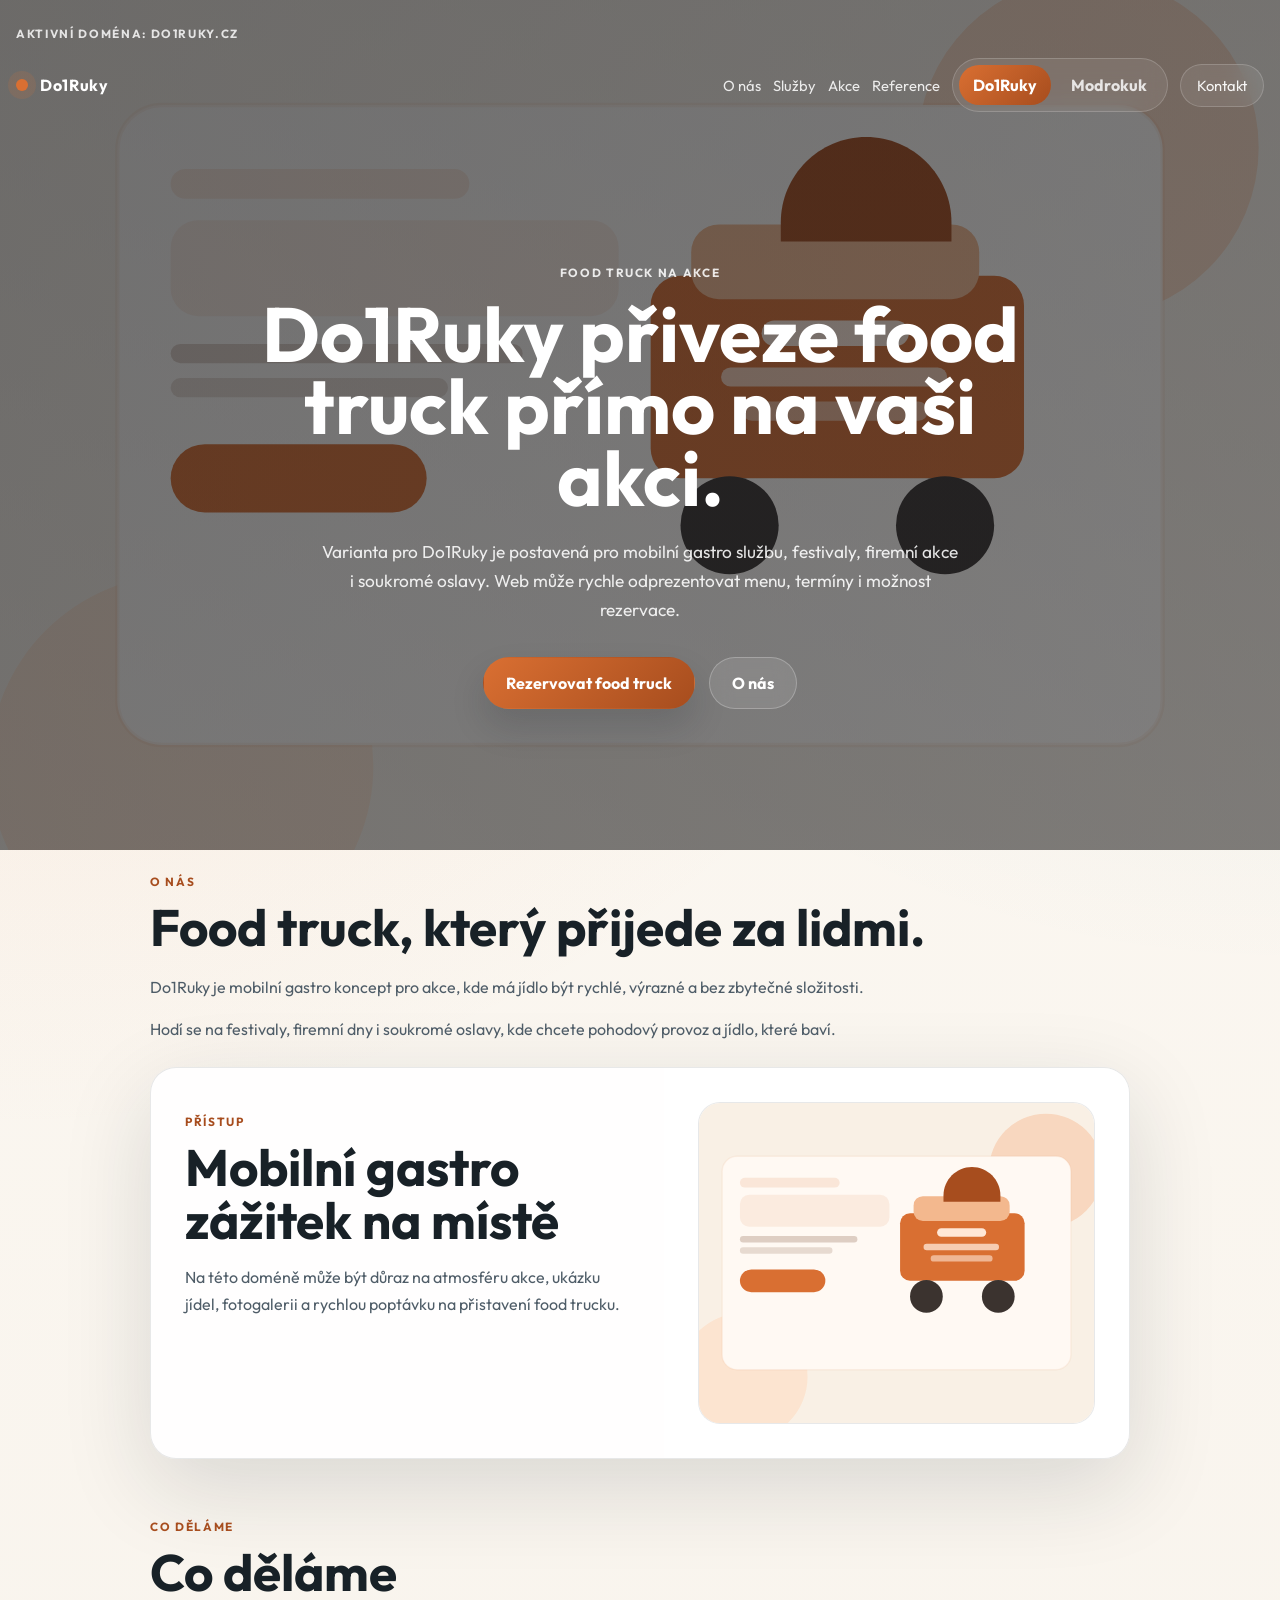
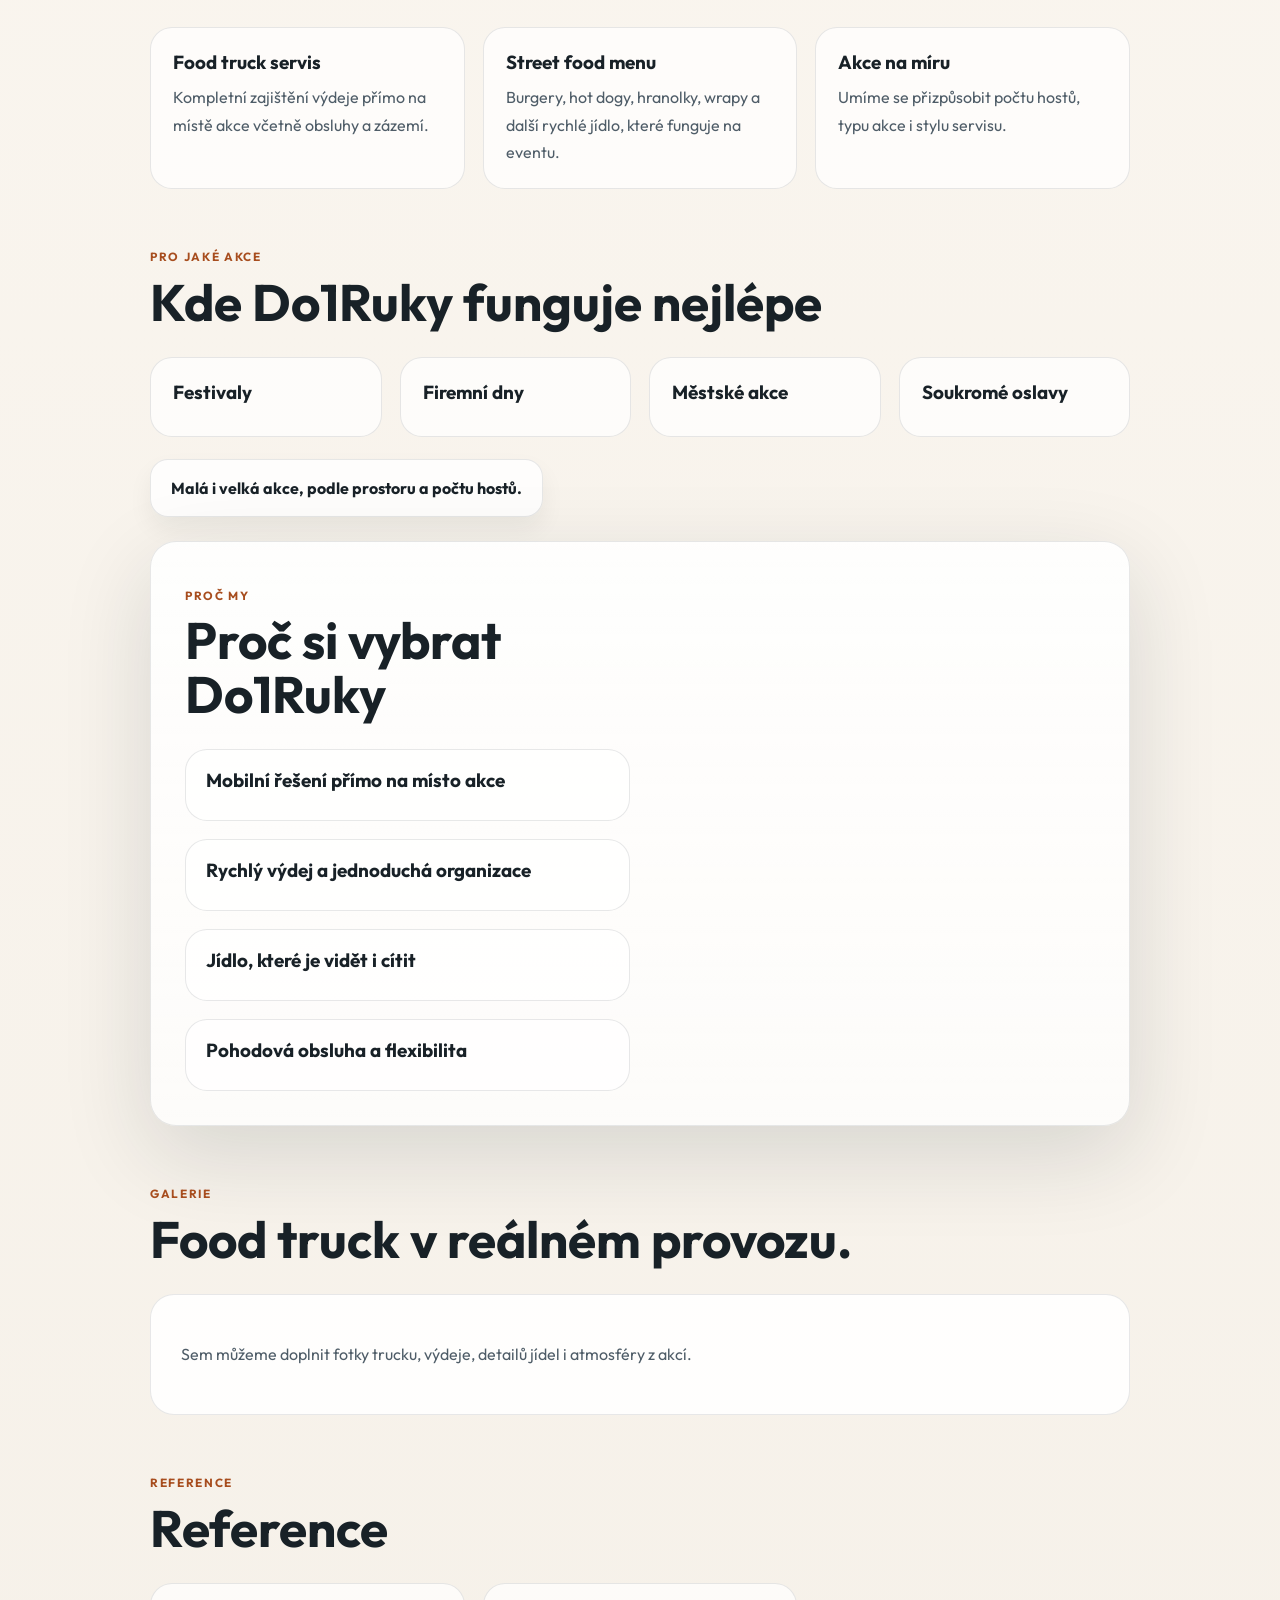
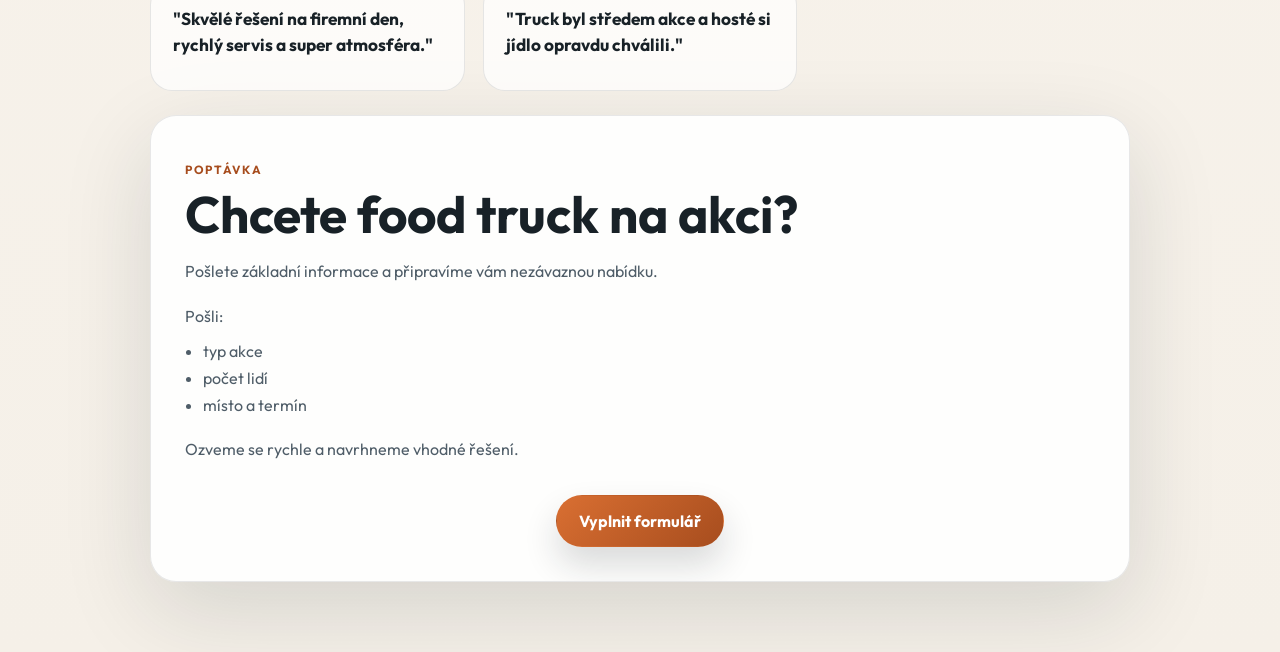
==== index.html @ 8f2a7f51 "first version" ====
<!DOCTYPE html>
<html lang="cs">
<head>
  <meta charset="UTF-8">
  <meta name="viewport" content="width=device-width, initial-scale=1.0">
  <title>Do1Ruky | Modrokuk</title>
  <meta
    name="description"
    content="Jedna webová prezentace pro catering Modrokuk a food truck Do1Ruky, která automaticky přepíná obsah podle domény."
  >
  <link rel="preconnect" href="https://fonts.googleapis.com">
  <link rel="preconnect" href="https://fonts.gstatic.com" crossorigin>
  <link
    href="https://fonts.googleapis.com/css2?family=Outfit:wght@300;400;500;600;700;800&display=swap"
    rel="stylesheet"
  >
  <link rel="stylesheet" href="styles.css">
</head>
<body class="page page--home">
  <header class="hero hero--immersive">
    <img class="hero__image hero__image--bg" id="hero-image" src="assets/do1ruky-hero.svg" alt="Grafika značky">
    <div class="hero__overlay"></div>

    <div class="page-shell page-shell--wide">
      <div class="hero__badge" id="domain-badge">Aktivní doména</div>

      <nav class="topbar topbar--overlay">
        <div class="brand-lockup">
          <span class="brand-lockup__dot"></span>
          <img class="brand-lockup__logo" id="brand-logo" src="" alt="">
          <span class="brand-lockup__name" id="brand-name">Načítání</span>
        </div>

        <div class="topbar__actions">
          <a class="topbar__navlink" href="#onas">O nás</a>
          <a class="topbar__navlink" href="#sluzby">Služby</a>
          <a class="topbar__navlink" href="#akce">Akce</a>
          <a class="topbar__navlink" href="#reference">Reference</a>
          <div class="brand-switch" aria-label="Výběr značky">
            <button class="brand-switch__button" id="switch-do1ruky" type="button">Do1Ruky</button>
            <button class="brand-switch__button" id="switch-modrokuk" type="button">Modrokuk</button>
          </div>
          <a class="topbar__link" data-brand-link="contact" href="kontakt.html">Kontakt</a>
        </div>
      </nav>

      <div class="hero__stage">
        <div class="hero__copy hero__copy--centered">
          <p class="eyebrow" id="eyebrow">Web na míru</p>
          <h1 id="headline">Jeden gastro základ pro dvě odlišné služby.</h1>
          <p class="hero__text" id="hero-text">
            Tento základ automaticky přepíná obsah podle domény a umožní spravovat cateringovou službu i food truck z jednoho webového řešení.
          </p>

          <div class="hero__actions hero__actions--centered">
            <a class="button button--primary" id="primary-cta" href="#poptavka">Zjistit více</a>
            <a class="button button--ghost" href="#onas">O nás</a>
          </div>
        </div>
      </div>
    </div>
  </header>

  <main class="content-flow">
    <div class="page-shell page-shell--narrow">
      <section class="section section--intro" id="onas">
        <p class="section__label">O nás</p>
        <h2 class="section__title" id="about-title">Nejsme klasický catering.</h2>
        <div class="section__copy" id="about-text"></div>
      </section>

      <section class="feature-panel">
        <div class="feature-panel__text">
          <p class="section__label">Přístup</p>
          <h2 class="section__title" id="card-title">Automatické rozpoznání domény</h2>
          <p class="feature-panel__copy" id="card-text">
            Po otevření `do1ruky.cz` nebo `modrokuk.cz` se návštěvníkovi zobrazí správná verze webu bez potřeby spravovat dva oddělené projekty.
          </p>
        </div>
        <div class="feature-panel__visual">
          <div class="feature-panel__visual-frame">
            <img class="feature-panel__preview" id="feature-preview" src="assets/modrokuk-hero.svg" alt="Náhled služby">
          </div>
        </div>
      </section>

      <section class="section" id="sluzby">
        <p class="section__label">Co děláme</p>
        <h2 class="section__title" id="services-title">Služby</h2>
        <div class="cards" id="services-list"></div>
      </section>

      <section class="section" id="akce">
        <p class="section__label">Pro jaké akce</p>
        <h2 class="section__title" id="events-title">Akce</h2>
        <div class="cards cards--compact" id="events-list"></div>
        <p class="section__footnote" id="events-note"></p>
      </section>

      <section class="feature-panel feature-panel--soft" id="procmy">
        <div class="feature-panel__text">
          <p class="section__label">Proč my</p>
          <h2 class="section__title" id="reasons-title">Proč zvolit právě nás</h2>
          <div class="cards cards--stacked" id="reasons-list"></div>
        </div>
      </section>

      <section class="section" id="galerie">
        <p class="section__label">Galerie</p>
        <h2 class="section__title" id="gallery-title">Podívejte se, jak to vypadá v akci.</h2>
        <div class="gallery-panel">
          <p class="gallery-panel__text" id="gallery-text"></p>
        </div>
      </section>

      <section class="section" id="reference">
        <p class="section__label">Reference</p>
        <h2 class="section__title" id="references-title">Co o nás říkají</h2>
        <div class="cards cards--quotes" id="references-list"></div>
      </section>

      <section class="feature-panel feature-panel--cta" id="poptavka">
        <div class="feature-panel__text">
          <p class="section__label">Poptávka</p>
          <h2 class="section__title" id="inquiry-title">Chcete nabídku?</h2>
          <p class="feature-panel__copy" id="inquiry-text"></p>
          <div class="inquiry-panel__items" id="inquiry-items"></div>
          <p class="inquiry-panel__note" id="inquiry-note"></p>
          <div class="hero__actions">
            <a class="button button--primary" data-brand-link="contact" href="kontakt.html">Vyplnit formulář</a>
          </div>
        </div>
      </section>

    </div>
  </main>

  <script src="script.js"></script>
</body>
</html>
---- styles.css ----
:root {
  --bg: #f5f0e8;
  --surface: rgba(255, 255, 255, 0.78);
  --surface-strong: rgba(255, 255, 255, 0.9);
  --text: #182127;
  --muted: #4f5d68;
  --accent: #d96f32;
  --accent-dark: #a74d1e;
  --line: rgba(24, 33, 39, 0.1);
  --shadow: 0 28px 90px rgba(24, 33, 39, 0.14);
}

* {
  box-sizing: border-box;
}

html {
  scroll-behavior: smooth;
}

body {
  margin: 0;
  min-height: 100vh;
  font-family: "Outfit", sans-serif;
  color: var(--text);
  background:
    radial-gradient(circle at top left, rgba(217, 111, 50, 0.14), transparent 28%),
    radial-gradient(circle at top right, rgba(14, 111, 138, 0.1), transparent 24%),
    linear-gradient(180deg, #fcf8f2 0%, var(--bg) 100%);
}

a {
  color: inherit;
  text-decoration: none;
}

.page-shell {
  width: min(100% - 32px, 1380px);
  margin: 0 auto;
}

.page-shell--wide {
  position: relative;
  z-index: 2;
}

.page-shell--narrow {
  width: min(100% - 32px, 980px);
}

.hero {
  position: relative;
  min-height: 82vh;
  display: flex;
  align-items: stretch;
  overflow: hidden;
}

.hero--contact {
  min-height: 68vh;
}

.hero__image--bg {
  position: absolute;
  inset: 0;
  width: 100%;
  height: 100%;
  object-fit: cover;
}

.hero__overlay {
  position: absolute;
  inset: 0;
  background:
    linear-gradient(180deg, rgba(17, 20, 24, 0.52), rgba(17, 20, 24, 0.48)),
    linear-gradient(90deg, rgba(17, 20, 24, 0.18), rgba(17, 20, 24, 0.1));
}

.hero__badge,
.eyebrow,
.section__label,
.contact-cta-box__eyebrow {
  text-transform: uppercase;
  letter-spacing: 0.14em;
  font-size: 0.74rem;
  font-weight: 700;
}

.hero__badge {
  position: absolute;
  top: 26px;
  left: 0;
  color: rgba(255, 255, 255, 0.82);
}

.topbar,
.brand-lockup,
.topbar__actions,
.hero__actions,
.brand-switch,
.contact-summary__item {
  display: flex;
  align-items: center;
}

.topbar--overlay {
  position: relative;
  z-index: 2;
  justify-content: space-between;
  gap: 24px;
  padding-top: 58px;
  color: #fff;
}

.brand-lockup {
  gap: 12px;
  font-weight: 700;
  letter-spacing: 0.04em;
}

.brand-lockup__dot {
  width: 12px;
  height: 12px;
  border-radius: 999px;
  background: var(--accent);
  box-shadow: 0 0 0 8px rgba(217, 111, 50, 0.14);
}

.brand-lockup__logo {
  display: none;
  width: 52px;
  height: 52px;
  object-fit: contain;
  border-radius: 999px;
  background: rgba(255, 255, 255, 0.72);
  padding: 6px;
}

.brand-lockup.has-logo .brand-lockup__logo {
  display: block;
}

.brand-lockup.has-logo .brand-lockup__dot {
  display: none;
}

.topbar__actions {
  gap: 12px;
  flex-wrap: wrap;
  justify-content: flex-end;
}

.topbar__navlink,
.topbar__link {
  color: rgba(255, 255, 255, 0.94);
  font-size: 0.92rem;
}

.topbar__navlink {
  opacity: 0.92;
}

.topbar__link,
.brand-switch {
  border: 1px solid rgba(255, 255, 255, 0.18);
  background: rgba(255, 255, 255, 0.08);
  backdrop-filter: blur(10px);
  border-radius: 999px;
}

.topbar__link {
  padding: 11px 16px;
}

.brand-switch {
  gap: 6px;
  padding: 6px;
}

.brand-switch__button {
  appearance: none;
  border: 0;
  min-height: 40px;
  padding: 0 14px;
  border-radius: 999px;
  background: transparent;
  color: rgba(255, 255, 255, 0.82);
  font: inherit;
  font-weight: 700;
  cursor: pointer;
  transition: background 180ms ease, color 180ms ease, transform 180ms ease;
}

.brand-switch__button:hover {
  transform: translateY(-1px);
}

.brand-switch__button.is-active {
  color: #fff;
  background: linear-gradient(135deg, var(--accent) 0%, var(--accent-dark) 100%);
}

.hero__stage {
  min-height: 82vh;
  display: grid;
  place-items: center;
  text-align: center;
}

.hero__stage--contact {
  min-height: 60vh;
}

.hero__copy {
  position: relative;
  z-index: 2;
}

.hero__copy--centered {
  width: min(100%, 820px);
  margin: 0 auto;
  color: #fff;
}

.eyebrow,
.section__label,
.contact-cta-box__eyebrow {
  color: var(--accent-dark);
}

.hero .eyebrow {
  color: rgba(255, 255, 255, 0.86);
}

.hero__copy h1,
.section__title,
.info-card h3,
.contact-hero__title {
  margin: 0;
}

.hero__copy h1,
.contact-hero__title {
  margin-top: 18px;
  font-size: clamp(3rem, 6vw, 5.6rem);
  line-height: 0.94;
}

.hero__text,
.section__copy p,
.feature-panel__copy,
.info-card p,
.gallery-panel__text,
.inquiry-panel__note,
.inquiry-panel__items,
.contact-summary__item p,
.contact-cta-box__text {
  line-height: 1.7;
  color: var(--muted);
}

.hero__text {
  margin: 22px auto 0;
  max-width: 58ch;
  font-size: 1.08rem;
  color: rgba(255, 255, 255, 0.88);
}

.hero__actions {
  gap: 14px;
  justify-content: center;
  flex-wrap: wrap;
  margin-top: 32px;
}

.button {
  display: inline-flex;
  align-items: center;
  justify-content: center;
  min-height: 52px;
  padding: 0 22px;
  border-radius: 999px;
  border: 1px solid transparent;
  font-weight: 700;
  transition: transform 180ms ease, background 180ms ease, border-color 180ms ease;
}

.button:hover {
  transform: translateY(-1px);
}

.button--primary {
  color: #fff;
  background: linear-gradient(135deg, var(--accent) 0%, var(--accent-dark) 100%);
  box-shadow: 0 18px 34px rgba(24, 33, 39, 0.16);
}

.button--ghost {
  color: #fff;
  border-color: rgba(255, 255, 255, 0.24);
  background: rgba(255, 255, 255, 0.1);
  backdrop-filter: blur(10px);
}

.content-flow {
  position: relative;
  z-index: 3;
  margin-top: 24px;
  padding-bottom: 70px;
}

.section,
.feature-panel {
  margin-top: 24px;
}

.section {
  padding: 24px 0 0;
}

.section--intro {
  margin-top: 0;
  padding-top: 0;
}

.section__title {
  margin-top: 10px;
  font-size: clamp(2rem, 4vw, 3.4rem);
  line-height: 1.04;
}

.section__copy {
  margin-top: 20px;
}

.section__copy p {
  margin: 0 0 15px;
}

.section__footnote {
  margin: 22px 0 0;
  width: fit-content;
  max-width: 100%;
  padding: 18px 20px;
  color: var(--text);
  font-weight: 700;
  text-decoration: none;
  border: 1px solid var(--line);
  border-radius: 18px;
  background: rgba(255, 255, 255, 0.82);
  box-shadow: 0 12px 24px rgba(24, 33, 39, 0.06);
}

.feature-panel {
  display: grid;
  grid-template-columns: 1.05fr 0.95fr;
  gap: 0;
  overflow: hidden;
  border: 1px solid var(--line);
  border-radius: 26px;
  background: var(--surface-strong);
  box-shadow: var(--shadow);
}

.feature-panel--soft {
  background: linear-gradient(180deg, rgba(255, 255, 255, 0.88), rgba(255, 255, 255, 0.74));
}

.feature-panel--cta {
  grid-template-columns: 1fr;
}

.feature-panel__text,
.feature-panel__visual {
  padding: 34px;
}

.feature-panel__visual {
  display: flex;
  align-items: stretch;
  justify-content: center;
  background: rgba(255, 255, 255, 0.42);
}

.feature-panel__visual-frame,
.contact-cta-box {
  width: 100%;
  border: 1px solid var(--line);
  border-radius: 22px;
  background: rgba(255, 255, 255, 0.78);
  overflow: hidden;
}

.feature-panel__preview {
  display: block;
  width: 100%;
  height: 100%;
  min-height: 320px;
  object-fit: cover;
}

.cards {
  display: grid;
  grid-template-columns: repeat(3, minmax(0, 1fr));
  gap: 18px;
  margin-top: 28px;
}

.cards--compact {
  grid-template-columns: repeat(4, minmax(0, 1fr));
}

.cards--stacked {
  grid-template-columns: 1fr;
}

.cards--stacked .info-card {
  min-height: auto;
  padding: 18px 20px;
}

.cards--quotes .info-card h3 {
  font-size: 1.08rem;
  line-height: 1.5;
}

.info-card {
  min-height: 100%;
  padding: 22px;
  border: 1px solid var(--line);
  border-radius: 22px;
  background: rgba(255, 255, 255, 0.72);
}

.info-card h3 {
  font-size: 1.18rem;
}

.info-card p {
  margin: 10px 0 0;
}

.gallery-panel {
  margin-top: 28px;
  padding: 30px;
  border: 1px solid var(--line);
  border-radius: 24px;
  background: var(--surface-strong);
}

.claim-list {
  display: flex;
  flex-wrap: wrap;
  gap: 12px;
  margin-top: 28px;
}

.claim-list--column {
  margin-top: 0;
  align-content: flex-start;
}

.inquiry-panel__items {
  margin-top: 18px;
}

.inquiry-panel__items p {
  margin: 0 0 8px;
}

.inquiry-panel__items ul {
  margin: 0;
  padding-left: 18px;
}

.contact-summary {
  display: grid;
  gap: 14px;
  margin-top: 26px;
}

.contact-summary__item {
  gap: 18px;
  justify-content: space-between;
  padding-bottom: 14px;
  border-bottom: 1px solid var(--line);
  align-items: flex-start;
}

.contact-summary__label {
  min-width: 120px;
  font-size: 0.86rem;
  text-transform: uppercase;
  letter-spacing: 0.12em;
  color: var(--accent-dark);
  font-weight: 700;
}

.contact-summary__item p,
.contact-panel__brand {
  margin: 0;
  text-align: right;
}

.contact-cta-box {
  padding: 28px;
  display: flex;
  flex-direction: column;
  gap: 14px;
  justify-content: center;
}

.contact-cta-box__text {
  margin: 0;
}

.inquiry-form {
  display: grid;
  grid-template-columns: repeat(2, minmax(0, 1fr));
  gap: 18px;
  margin-top: 28px;
  padding: 30px;
  border: 1px solid var(--line);
  border-radius: 26px;
  background: var(--surface-strong);
  box-shadow: var(--shadow);
}

.inquiry-form--full {
  grid-template-columns: repeat(2, minmax(0, 1fr));
}

.form-field {
  display: flex;
  flex-direction: column;
  gap: 8px;
}

.form-field span {
  font-weight: 700;
}

.form-field input,
.form-field textarea {
  width: 100%;
  padding: 14px 16px;
  border: 1px solid var(--line);
  border-radius: 18px;
  background: rgba(255, 255, 255, 0.92);
  color: var(--text);
  font: inherit;
}

.form-field textarea {
  resize: vertical;
  min-height: 150px;
}

.form-field--full {
  grid-column: 1 / -1;
}

@media (max-width: 1080px) {
  .feature-panel,
  .cards,
  .cards--compact {
    grid-template-columns: 1fr 1fr;
  }

  .feature-panel--cta {
    grid-template-columns: 1fr;
  }
}

@media (max-width: 860px) {
  .hero__image--bg {
    width: 100%;
    height: 100%;
    top: 0;
    left: 0;
    border-radius: 0;
  }

  .topbar--overlay,
  .topbar__actions {
    flex-direction: column;
    align-items: flex-start;
  }

  .hero,
  .hero__stage {
    min-height: 72vh;
  }

  .hero--contact,
  .hero__stage--contact {
    min-height: 56vh;
  }

  .content-flow {
    margin-top: 16px;
  }

  .feature-panel,
  .cards,
  .cards--compact,
  .inquiry-form,
  .inquiry-form--full {
    grid-template-columns: 1fr;
  }

  .feature-panel__text,
  .feature-panel__visual,
  .inquiry-form {
    padding: 24px;
  }
}

@media (max-width: 640px) {
  .page-shell,
  .page-shell--narrow {
    width: min(100% - 20px, 100%);
  }

  .hero__badge {
    top: 18px;
  }

  .topbar--overlay {
    padding-top: 46px;
  }

  .brand-lockup__logo {
    width: 42px;
    height: 42px;
  }

  .contact-summary__item {
    flex-direction: column;
    gap: 6px;
  }

  .contact-summary__item p,
  .contact-panel__brand {
    text-align: left;
  }

  .button,
  .topbar__link {
    width: 100%;
  }

  .brand-switch {
    width: 100%;
    justify-content: space-between;
  }

  .brand-switch__button {
    flex: 1;
  }
}
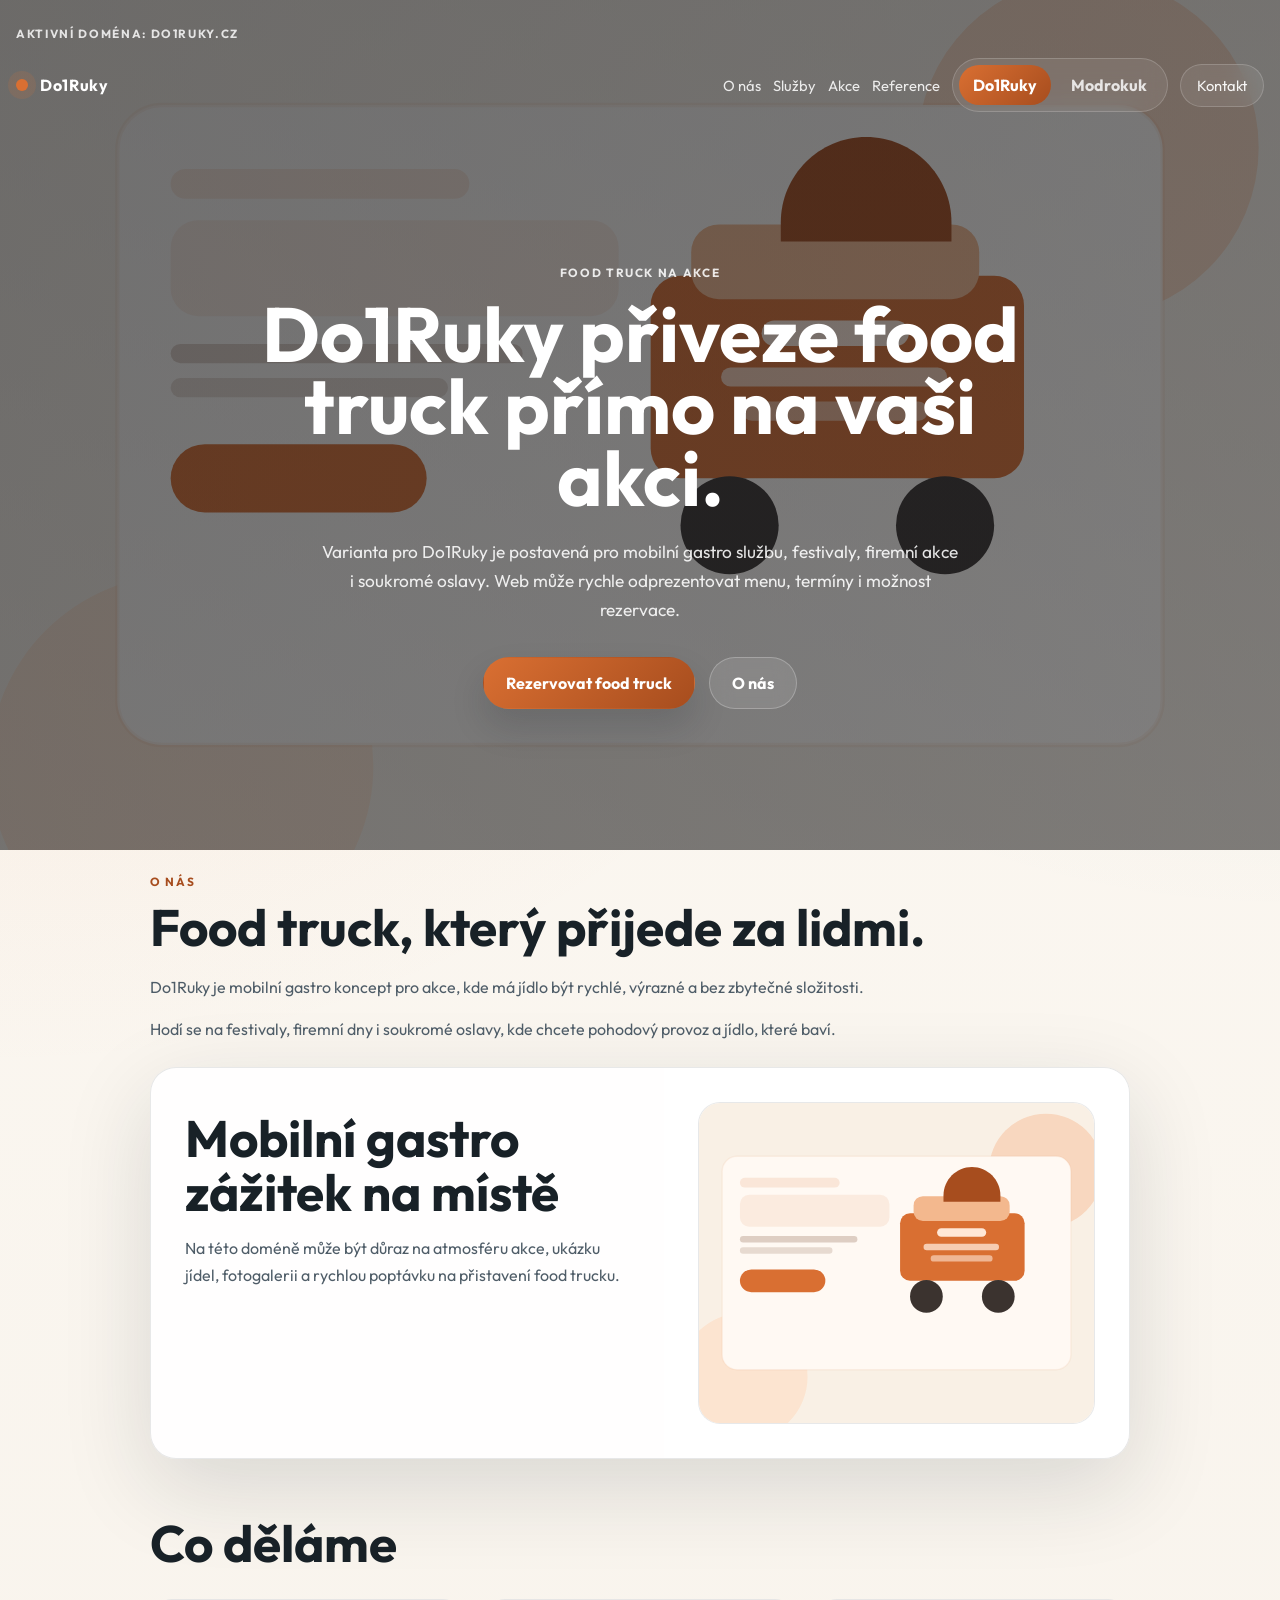
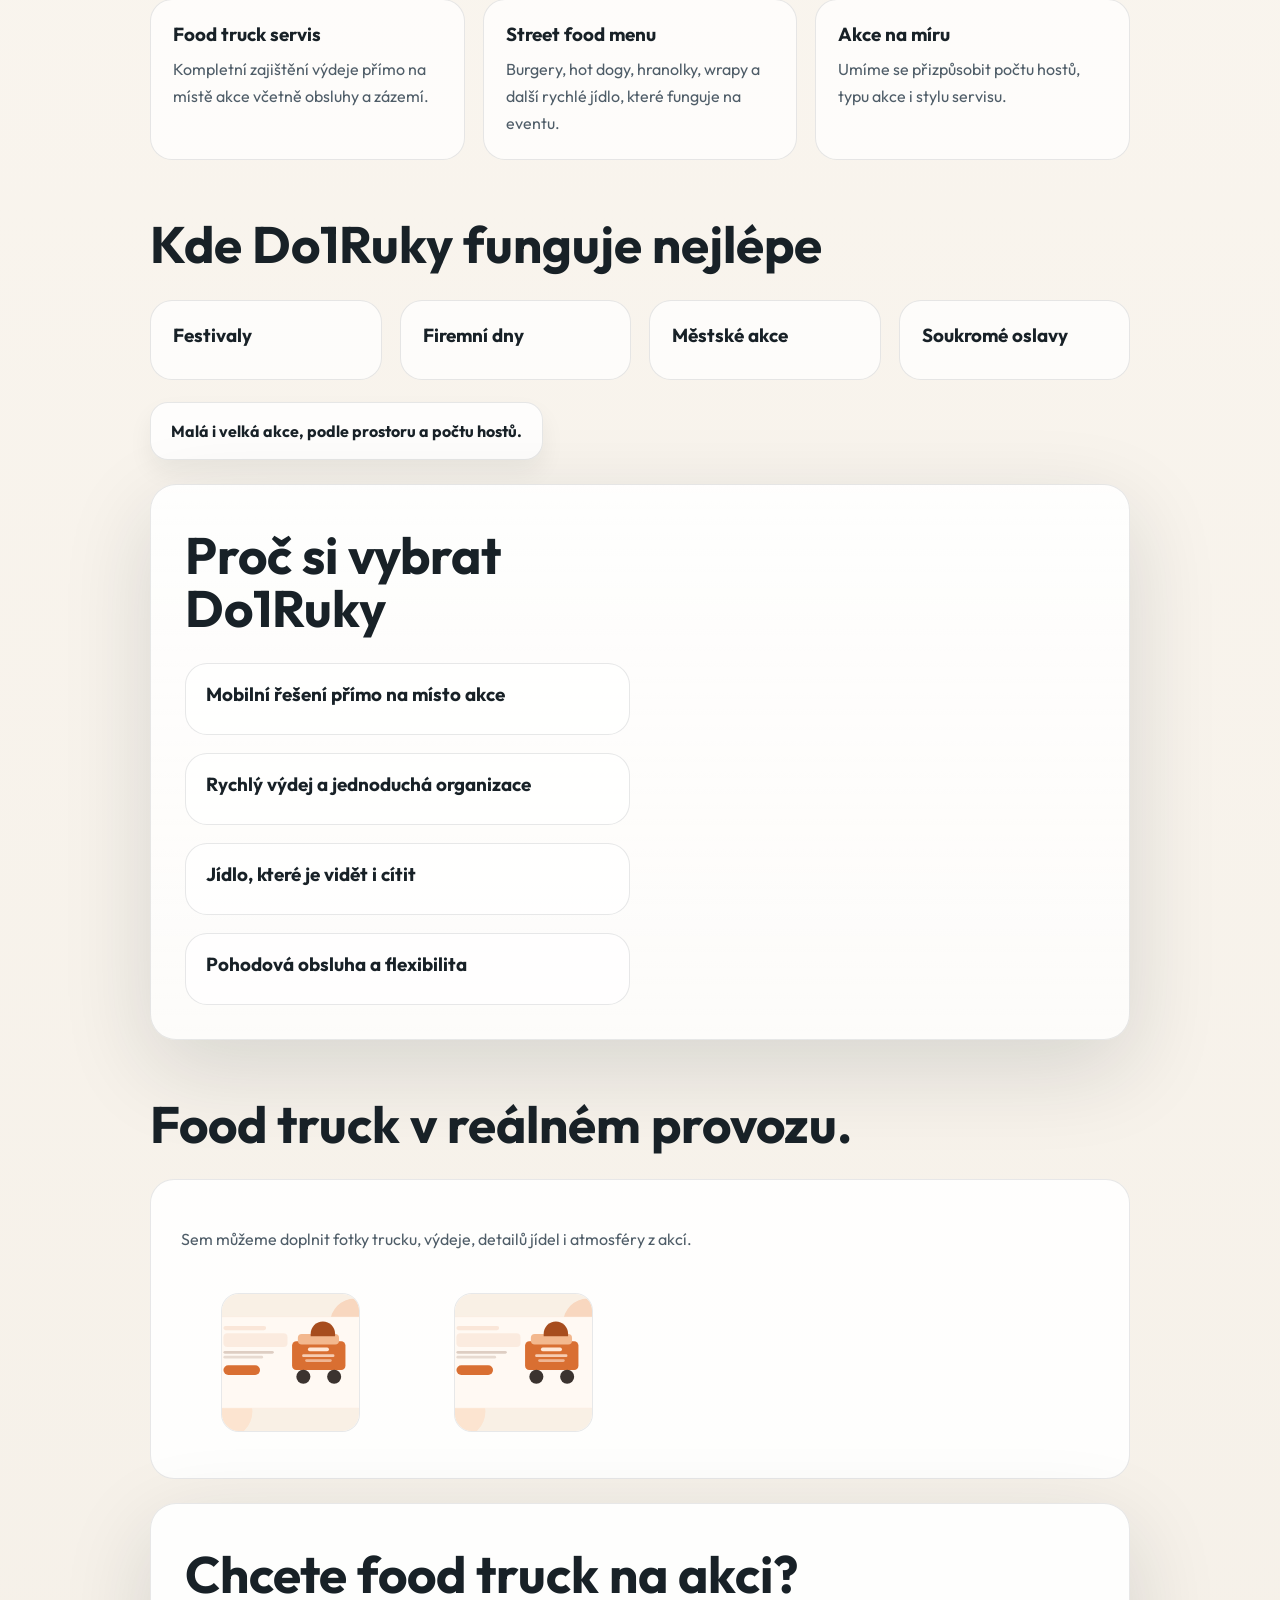
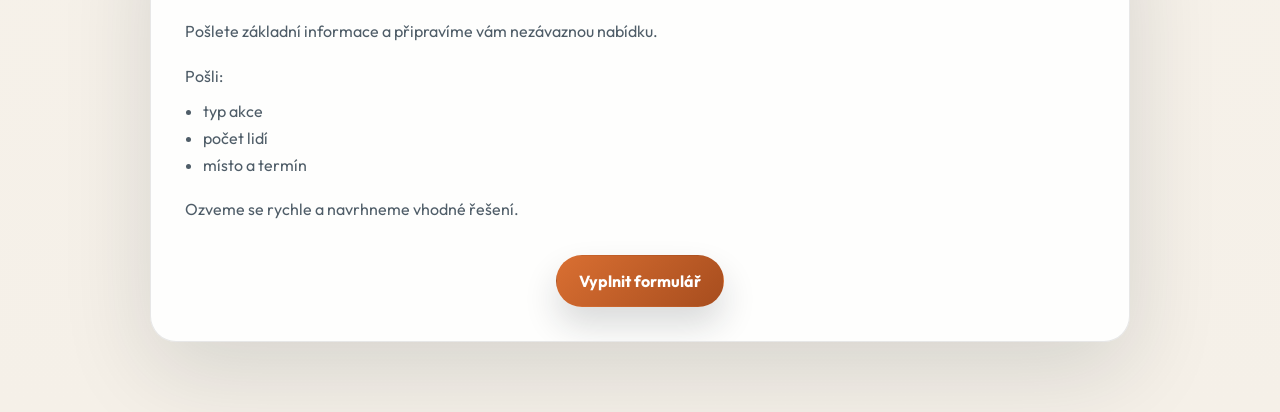
==== commit 81e77d9a: "update webu" ====
--- a/index.html
+++ b/index.html
@@ -71,7 +71,6 @@
 
       <section class="feature-panel">
         <div class="feature-panel__text">
-          <p class="section__label">Přístup</p>
           <h2 class="section__title" id="card-title">Automatické rozpoznání domény</h2>
           <p class="feature-panel__copy" id="card-text">
             Po otevření `do1ruky.cz` nebo `modrokuk.cz` se návštěvníkovi zobrazí správná verze webu bez potřeby spravovat dva oddělené projekty.
@@ -85,13 +84,11 @@
       </section>
 
       <section class="section" id="sluzby">
-        <p class="section__label">Co děláme</p>
         <h2 class="section__title" id="services-title">Služby</h2>
         <div class="cards" id="services-list"></div>
       </section>
 
       <section class="section" id="akce">
-        <p class="section__label">Pro jaké akce</p>
         <h2 class="section__title" id="events-title">Akce</h2>
         <div class="cards cards--compact" id="events-list"></div>
         <p class="section__footnote" id="events-note"></p>
@@ -99,29 +96,21 @@
 
       <section class="feature-panel feature-panel--soft" id="procmy">
         <div class="feature-panel__text">
-          <p class="section__label">Proč my</p>
           <h2 class="section__title" id="reasons-title">Proč zvolit právě nás</h2>
           <div class="cards cards--stacked" id="reasons-list"></div>
         </div>
       </section>
 
       <section class="section" id="galerie">
-        <p class="section__label">Galerie</p>
         <h2 class="section__title" id="gallery-title">Podívejte se, jak to vypadá v akci.</h2>
         <div class="gallery-panel">
           <p class="gallery-panel__text" id="gallery-text"></p>
+          <div class="gallery-grid" id="gallery-grid"></div>
         </div>
-      </section>
-
-      <section class="section" id="reference">
-        <p class="section__label">Reference</p>
-        <h2 class="section__title" id="references-title">Co o nás říkají</h2>
-        <div class="cards cards--quotes" id="references-list"></div>
       </section>
 
       <section class="feature-panel feature-panel--cta" id="poptavka">
         <div class="feature-panel__text">
-          <p class="section__label">Poptávka</p>
           <h2 class="section__title" id="inquiry-title">Chcete nabídku?</h2>
           <p class="feature-panel__copy" id="inquiry-text"></p>
           <div class="inquiry-panel__items" id="inquiry-items"></div>
--- a/styles.css
+++ b/styles.css
@@ -448,6 +448,27 @@
   background: var(--surface-strong);
 }
 
+.gallery-grid {
+  display: grid;
+  grid-template-columns: repeat(4, minmax(0, 1fr));
+  gap: 14px;
+  margin-top: 24px;
+}
+
+.gallery-card {
+  overflow: hidden;
+  border-radius: 18px;
+  border: 1px solid var(--line);
+  background: rgba(255, 255, 255, 0.72);
+}
+
+.gallery-card img {
+  display: block;
+  width: 100%;
+  aspect-ratio: 1 / 1;
+  object-fit: cover;
+}
+
 .claim-list {
   display: flex;
   flex-wrap: wrap;
@@ -567,34 +588,37 @@
     grid-template-columns: 1fr 1fr;
   }
 
+  .gallery-grid {
+    grid-template-columns: repeat(2, minmax(0, 1fr));
+  }
+
   .feature-panel--cta {
     grid-template-columns: 1fr;
   }
 }
 
 @media (max-width: 860px) {
-  .hero__image--bg {
+  .topbar__navlink {
+    display: none;
+  }
+
+  .topbar--overlay {
+    align-items: flex-start;
+  }
+
+  .topbar__actions {
     width: 100%;
-    height: 100%;
-    top: 0;
-    left: 0;
-    border-radius: 0;
-  }
-
-  .topbar--overlay,
-  .topbar__actions {
-    flex-direction: column;
-    align-items: flex-start;
+    justify-content: flex-end;
   }
 
   .hero,
   .hero__stage {
-    min-height: 72vh;
+    min-height: 64vh;
   }
 
   .hero--contact,
   .hero__stage--contact {
-    min-height: 56vh;
+    min-height: 50vh;
   }
 
   .content-flow {
@@ -604,6 +628,7 @@
   .feature-panel,
   .cards,
   .cards--compact,
+  .gallery-grid,
   .inquiry-form,
   .inquiry-form--full {
     grid-template-columns: 1fr;
@@ -614,6 +639,15 @@
   .inquiry-form {
     padding: 24px;
   }
+
+  .hero__copy h1,
+  .contact-hero__title {
+    font-size: clamp(2.6rem, 9vw, 4.2rem);
+  }
+
+  .hero__text {
+    font-size: 1rem;
+  }
 }
 
 @media (max-width: 640px) {
@@ -622,12 +656,36 @@
     width: min(100% - 20px, 100%);
   }
 
+  .hero,
+  .hero__stage {
+    min-height: 560px;
+  }
+
+  .hero--contact,
+  .hero__stage--contact {
+    min-height: 420px;
+  }
+
   .hero__badge {
-    top: 18px;
+    position: static;
+    margin-bottom: 14px;
   }
 
   .topbar--overlay {
-    padding-top: 46px;
+    padding-top: 22px;
+    gap: 16px;
+  }
+
+  .topbar__actions {
+    width: 100%;
+    gap: 12px;
+    align-items: flex-start;
+    flex-direction: column;
+  }
+
+  .topbar--overlay {
+    display: grid;
+    grid-template-columns: 1fr;
   }
 
   .brand-lockup__logo {
@@ -635,6 +693,33 @@
     height: 42px;
   }
 
+  .brand-lockup {
+    width: 100%;
+  }
+
+  .hero__copy--centered {
+    width: 100%;
+    padding: 10px 0 26px;
+  }
+
+  .hero__copy h1,
+  .contact-hero__title {
+    margin-top: 12px;
+    font-size: clamp(2.2rem, 11vw, 3.2rem);
+    line-height: 0.98;
+  }
+
+  .hero__text {
+    margin-top: 16px;
+    font-size: 0.98rem;
+    line-height: 1.55;
+  }
+
+  .hero__actions {
+    margin-top: 22px;
+    gap: 10px;
+  }
+
   .contact-summary__item {
     flex-direction: column;
     gap: 6px;
@@ -645,17 +730,84 @@
     text-align: left;
   }
 
-  .button,
+  .feature-panel,
+  .gallery-panel,
+  .inquiry-form,
+  .info-card {
+    border-radius: 20px;
+  }
+
+  .feature-panel__text,
+  .feature-panel__visual,
+  .gallery-panel,
+  .inquiry-form {
+    padding: 18px;
+  }
+
+  .section,
+  .feature-panel {
+    margin-top: 18px;
+  }
+
+  .section {
+    padding-top: 18px;
+  }
+
+  .section__title {
+    font-size: clamp(1.7rem, 8vw, 2.4rem);
+  }
+
+  .feature-panel__preview {
+    min-height: 220px;
+  }
+
+  .section__footnote {
+    width: 100%;
+    padding: 14px 16px;
+    font-size: 0.98rem;
+  }
+
+  .button {
+    width: 100%;
+  }
+
   .topbar__link {
-    width: 100%;
+    width: auto;
+    align-self: flex-start;
+    min-width: 0;
+    min-height: 38px;
+    padding: 8px 12px;
+    font-size: 0.92rem;
   }
 
   .brand-switch {
-    width: 100%;
-    justify-content: space-between;
+    width: auto;
+    justify-content: flex-start;
+    padding: 5px;
+    align-self: flex-start;
   }
 
   .brand-switch__button {
-    flex: 1;
-  }
-}
+    flex: 0 0 auto;
+    min-height: 38px;
+    padding: 0 10px;
+    font-size: 0.95rem;
+  }
+
+  .form-field input,
+  .form-field textarea {
+    padding: 13px 14px;
+    border-radius: 16px;
+  }
+
+  .contact-cta-box {
+    padding: 20px;
+  }
+
+  .topbar__link,
+  .brand-switch {
+    background: rgba(255, 255, 255, 0.12);
+    border-color: rgba(255, 255, 255, 0.22);
+    backdrop-filter: blur(14px);
+  }
+}
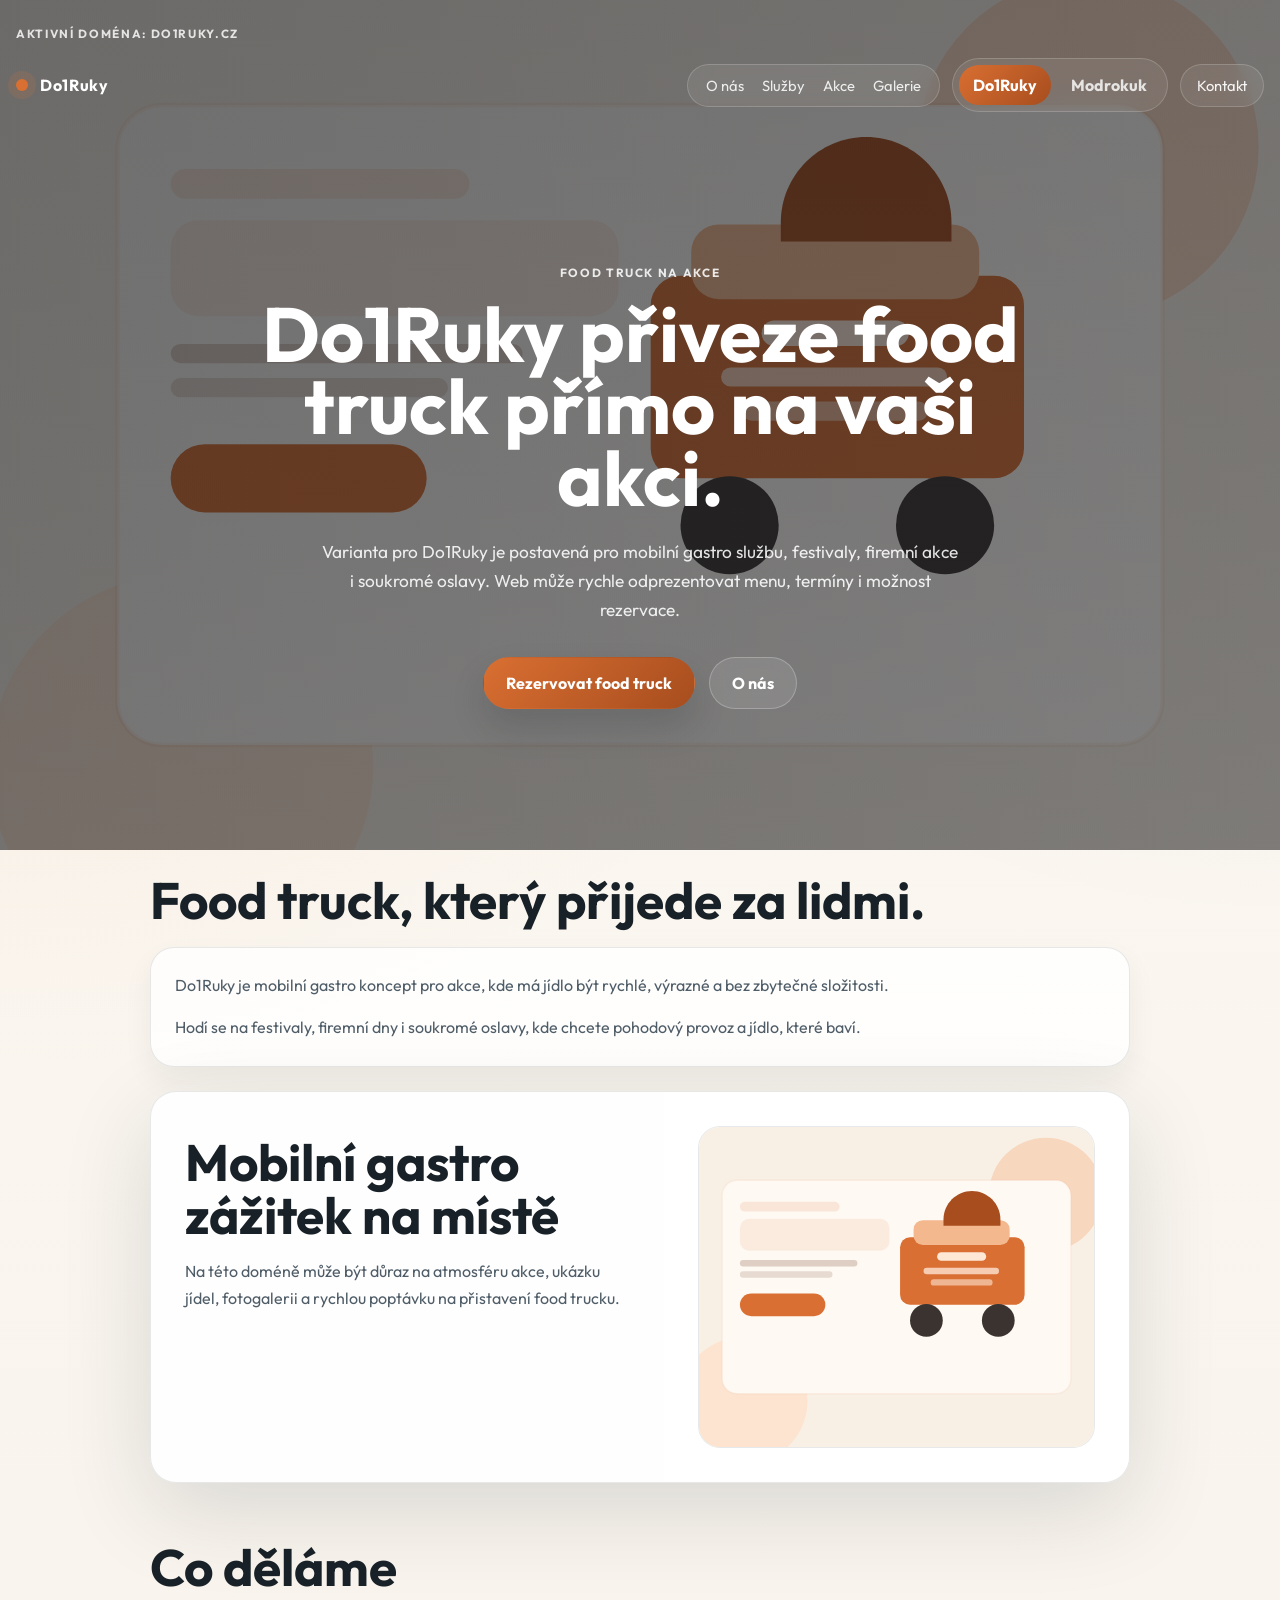
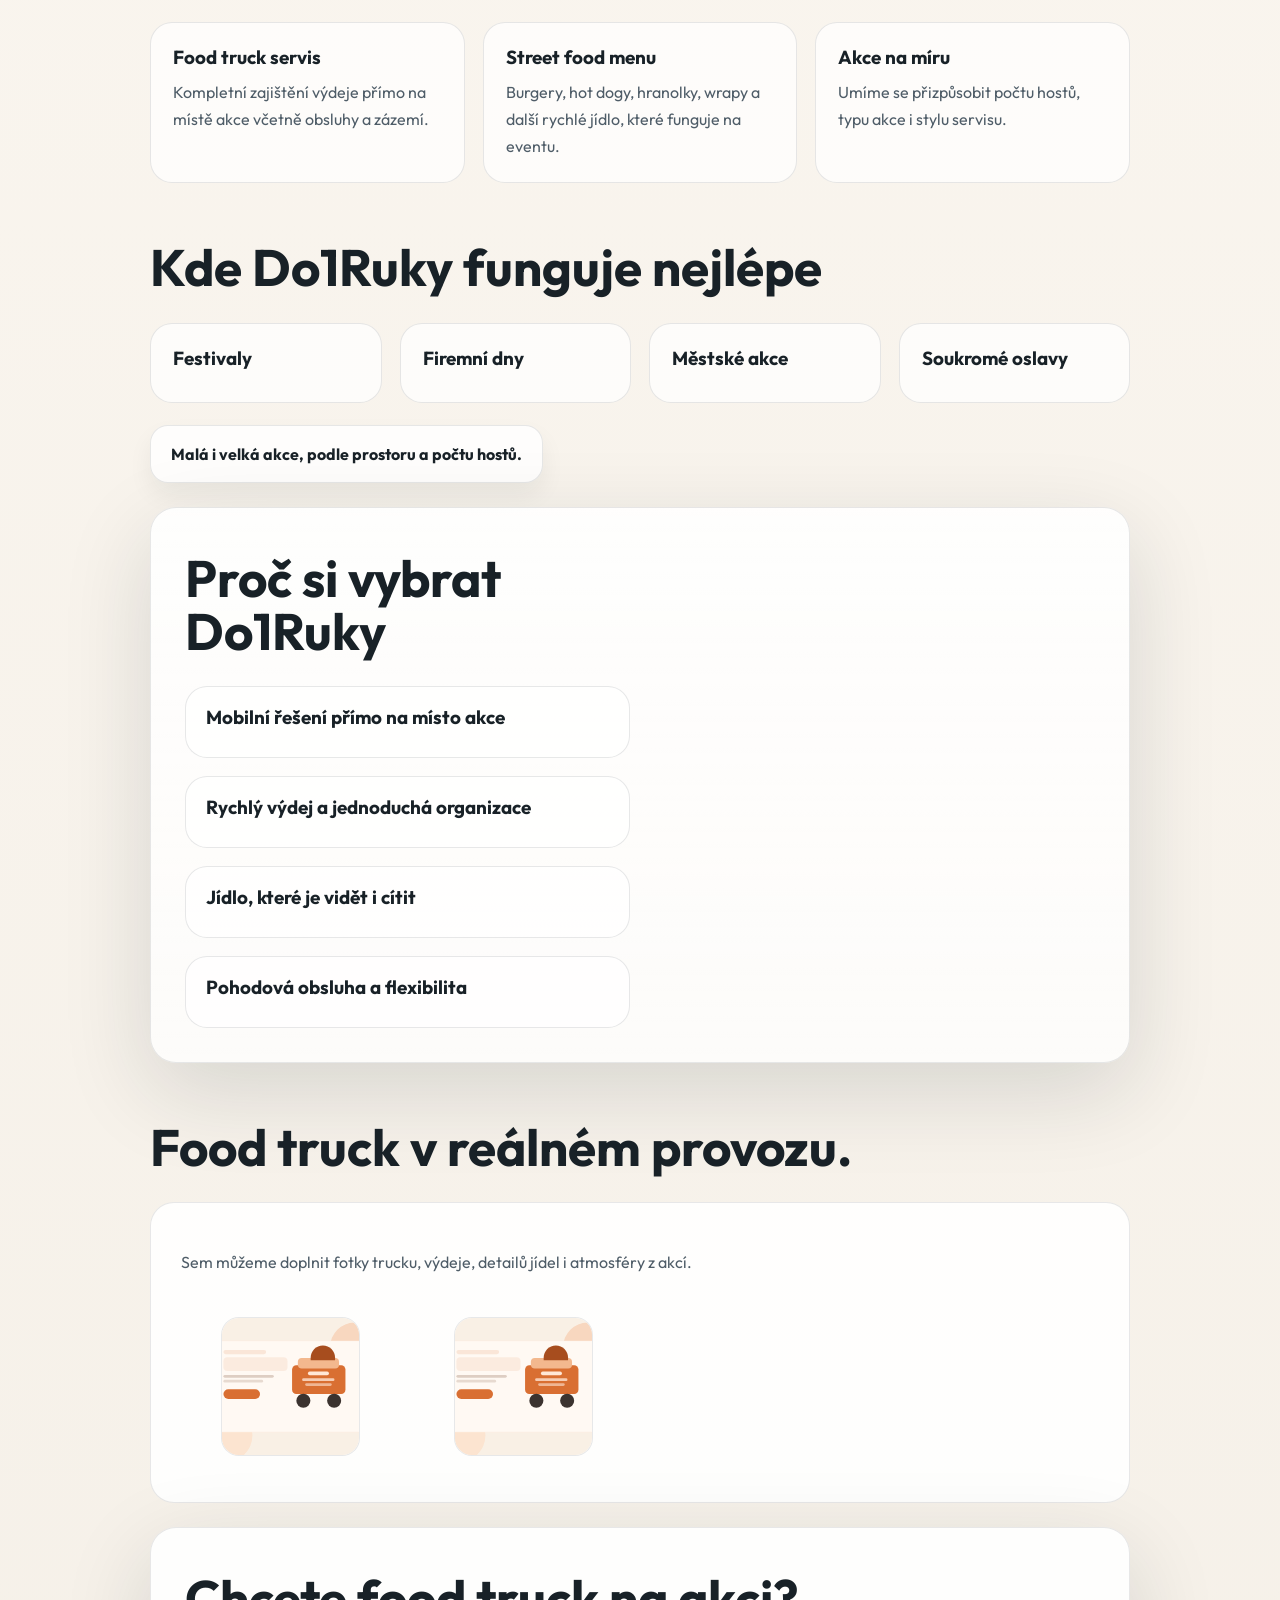
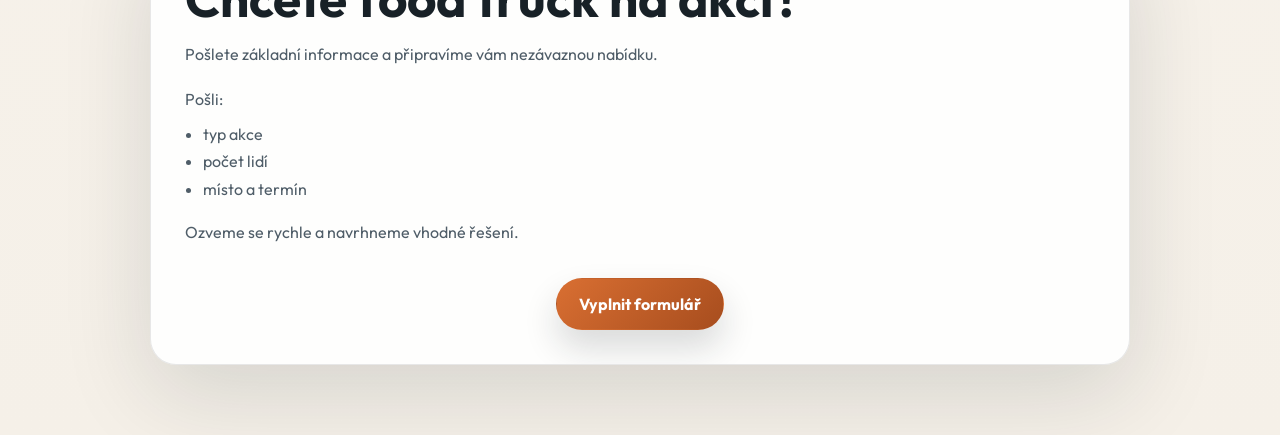
==== commit 181a7133: "update webu" ====
--- a/index.html
+++ b/index.html
@@ -32,10 +32,12 @@
         </div>
 
         <div class="topbar__actions">
-          <a class="topbar__navlink" href="#onas">O nás</a>
-          <a class="topbar__navlink" href="#sluzby">Služby</a>
-          <a class="topbar__navlink" href="#akce">Akce</a>
-          <a class="topbar__navlink" href="#reference">Reference</a>
+          <div class="topbar__navbubble">
+            <a class="topbar__navlink" href="#onas">O nás</a>
+            <a class="topbar__navlink" href="#sluzby">Služby</a>
+            <a class="topbar__navlink" href="#akce">Akce</a>
+            <a class="topbar__navlink" href="#galerie">Galerie</a>
+          </div>
           <div class="brand-switch" aria-label="Výběr značky">
             <button class="brand-switch__button" id="switch-do1ruky" type="button">Do1Ruky</button>
             <button class="brand-switch__button" id="switch-modrokuk" type="button">Modrokuk</button>
@@ -64,9 +66,8 @@
   <main class="content-flow">
     <div class="page-shell page-shell--narrow">
       <section class="section section--intro" id="onas">
-        <p class="section__label">O nás</p>
         <h2 class="section__title" id="about-title">Nejsme klasický catering.</h2>
-        <div class="section__copy" id="about-text"></div>
+        <div class="section__copy section__copy--boxed" id="about-text"></div>
       </section>
 
       <section class="feature-panel">
--- a/styles.css
+++ b/styles.css
@@ -96,6 +96,7 @@
 .topbar,
 .brand-lockup,
 .topbar__actions,
+.topbar__navbubble,
 .hero__actions,
 .brand-switch,
 .contact-summary__item {
@@ -148,6 +149,15 @@
   gap: 12px;
   flex-wrap: wrap;
   justify-content: flex-end;
+}
+
+.topbar__navbubble {
+  gap: 18px;
+  padding: 11px 18px;
+  border: 1px solid rgba(255, 255, 255, 0.18);
+  background: rgba(255, 255, 255, 0.08);
+  backdrop-filter: blur(10px);
+  border-radius: 999px;
 }
 
 .topbar__navlink,
@@ -337,6 +347,18 @@
   margin: 0 0 15px;
 }
 
+.section__copy--boxed {
+  padding: 24px;
+  border: 1px solid var(--line);
+  border-radius: 24px;
+  background: rgba(255, 255, 255, 0.82);
+  box-shadow: 0 14px 30px rgba(24, 33, 39, 0.06);
+}
+
+.section__copy--boxed p:last-child {
+  margin-bottom: 0;
+}
+
 .section__footnote {
   margin: 22px 0 0;
   width: fit-content;
@@ -602,6 +624,10 @@
     display: none;
   }
 
+  .topbar__navbubble {
+    display: none;
+  }
+
   .topbar--overlay {
     align-items: flex-start;
   }
@@ -757,6 +783,11 @@
     font-size: clamp(1.7rem, 8vw, 2.4rem);
   }
 
+  .section__copy--boxed {
+    padding: 18px;
+    border-radius: 20px;
+  }
+
   .feature-panel__preview {
     min-height: 220px;
   }
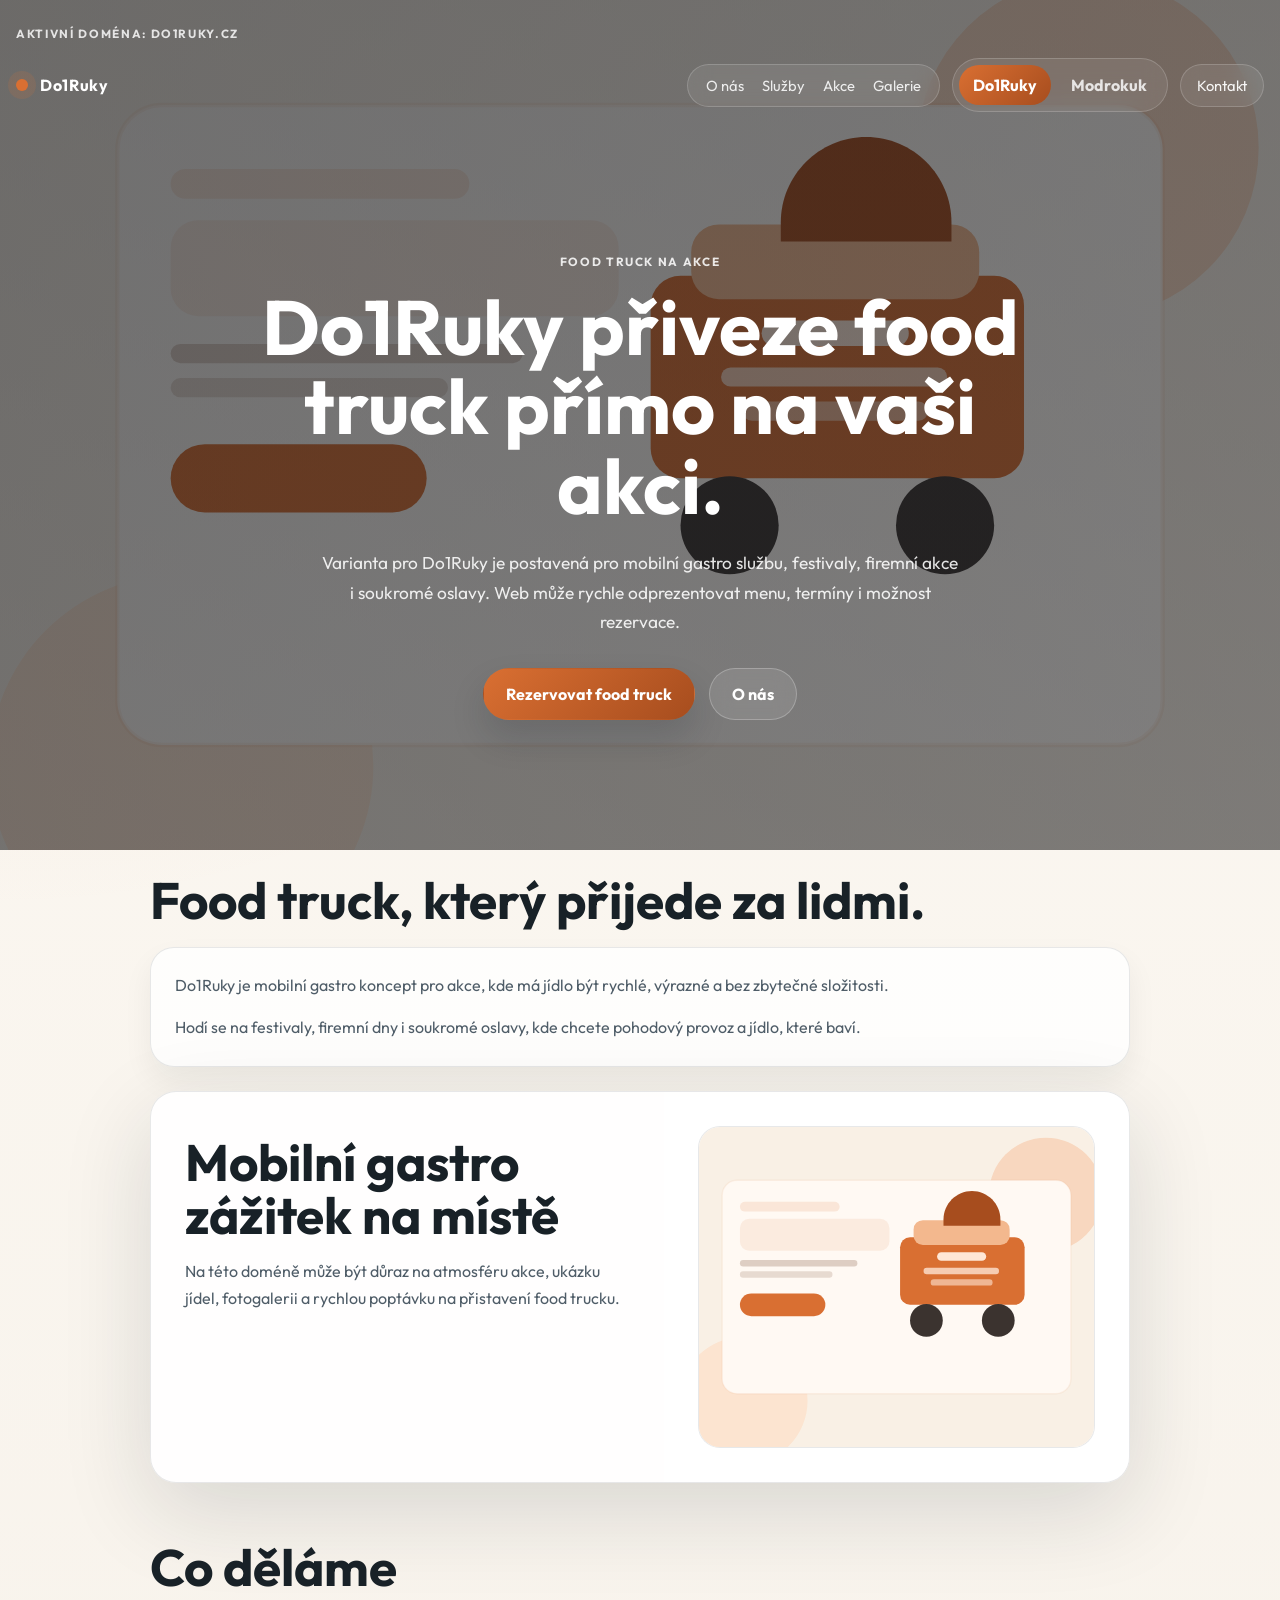
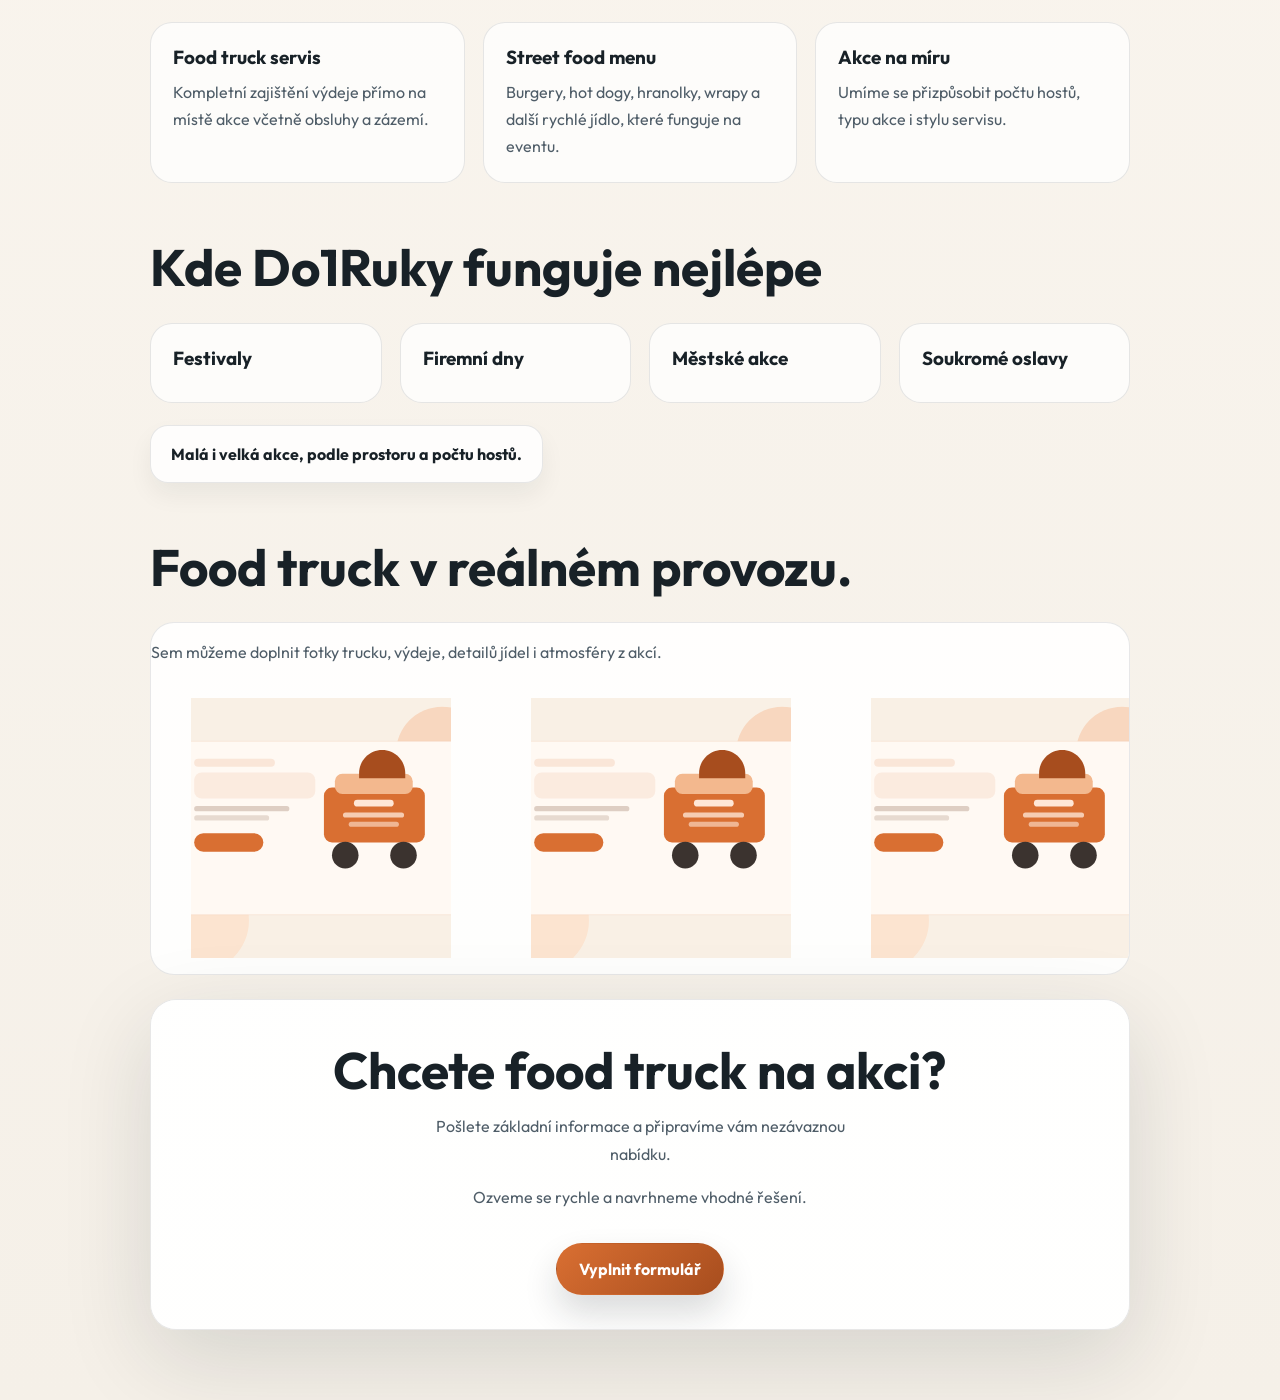
==== commit 4f7182ad: "update webu" ====
--- a/index.html
+++ b/index.html
@@ -95,13 +95,6 @@
         <p class="section__footnote" id="events-note"></p>
       </section>
 
-      <section class="feature-panel feature-panel--soft" id="procmy">
-        <div class="feature-panel__text">
-          <h2 class="section__title" id="reasons-title">Proč zvolit právě nás</h2>
-          <div class="cards cards--stacked" id="reasons-list"></div>
-        </div>
-      </section>
-
       <section class="section" id="galerie">
         <h2 class="section__title" id="gallery-title">Podívejte se, jak to vypadá v akci.</h2>
         <div class="gallery-panel">
@@ -111,10 +104,9 @@
       </section>
 
       <section class="feature-panel feature-panel--cta" id="poptavka">
-        <div class="feature-panel__text">
+        <div class="feature-panel__text feature-panel__text--centered">
           <h2 class="section__title" id="inquiry-title">Chcete nabídku?</h2>
           <p class="feature-panel__copy" id="inquiry-text"></p>
-          <div class="inquiry-panel__items" id="inquiry-items"></div>
           <p class="inquiry-panel__note" id="inquiry-note"></p>
           <div class="hero__actions">
             <a class="button button--primary" data-brand-link="contact" href="kontakt.html">Vyplnit formulář</a>
--- a/styles.css
+++ b/styles.css
@@ -253,7 +253,7 @@
 .contact-hero__title {
   margin-top: 18px;
   font-size: clamp(3rem, 6vw, 5.6rem);
-  line-height: 0.94;
+  line-height: 1.04;
 }
 
 .hero__text,
@@ -392,9 +392,44 @@
   grid-template-columns: 1fr;
 }
 
+.feature-panel--cta {
+  position: relative;
+  overflow: hidden;
+}
+
+.feature-panel--cta::before {
+  content: "";
+  position: absolute;
+  inset: 0;
+  background-image: var(--cta-bg-image);
+  background-size: cover;
+  background-position: center;
+  opacity: 0.45;
+}
+
+.feature-panel--cta::after {
+  content: "";
+  position: absolute;
+  inset: 0;
+  background: linear-gradient(180deg, rgba(255, 255, 255, 0.72), rgba(255, 255, 255, 0.62));
+}
+
 .feature-panel__text,
 .feature-panel__visual {
   padding: 34px;
+}
+
+.feature-panel__text--centered {
+  text-align: center;
+  position: relative;
+  z-index: 1;
+}
+
+.feature-panel__text--centered .feature-panel__copy,
+.feature-panel__text--centered .inquiry-panel__note {
+  margin-left: auto;
+  margin-right: auto;
+  max-width: 38ch;
 }
 
 .feature-panel__visual {
@@ -464,31 +499,44 @@
 
 .gallery-panel {
   margin-top: 28px;
-  padding: 30px;
+  padding: 0;
   border: 1px solid var(--line);
   border-radius: 24px;
   background: var(--surface-strong);
+  overflow: hidden;
 }
 
 .gallery-grid {
-  display: grid;
-  grid-template-columns: repeat(4, minmax(0, 1fr));
-  gap: 14px;
-  margin-top: 24px;
+  display: flex;
+  align-items: center;
+  gap: 0;
+  width: max-content;
+  animation: gallery-slide-right 32s linear infinite;
 }
 
 .gallery-card {
+  flex: 0 0 auto;
   overflow: hidden;
-  border-radius: 18px;
-  border: 1px solid var(--line);
-  background: rgba(255, 255, 255, 0.72);
+  border-radius: 0;
+  border: 0;
+  background: transparent;
 }
 
 .gallery-card img {
   display: block;
-  width: 100%;
-  aspect-ratio: 1 / 1;
+  width: 260px;
+  height: 260px;
   object-fit: cover;
+}
+
+@keyframes gallery-slide-right {
+  from {
+    transform: translateX(-50%);
+  }
+
+  to {
+    transform: translateX(0);
+  }
 }
 
 .claim-list {
@@ -610,10 +658,6 @@
     grid-template-columns: 1fr 1fr;
   }
 
-  .gallery-grid {
-    grid-template-columns: repeat(2, minmax(0, 1fr));
-  }
-
   .feature-panel--cta {
     grid-template-columns: 1fr;
   }
@@ -654,7 +698,6 @@
   .feature-panel,
   .cards,
   .cards--compact,
-  .gallery-grid,
   .inquiry-form,
   .inquiry-form--full {
     grid-template-columns: 1fr;
@@ -791,6 +834,12 @@
   .feature-panel__preview {
     min-height: 220px;
   }
+
+  .gallery-card img {
+    width: 180px;
+    height: 180px;
+  }
+
 
   .section__footnote {
     width: 100%;
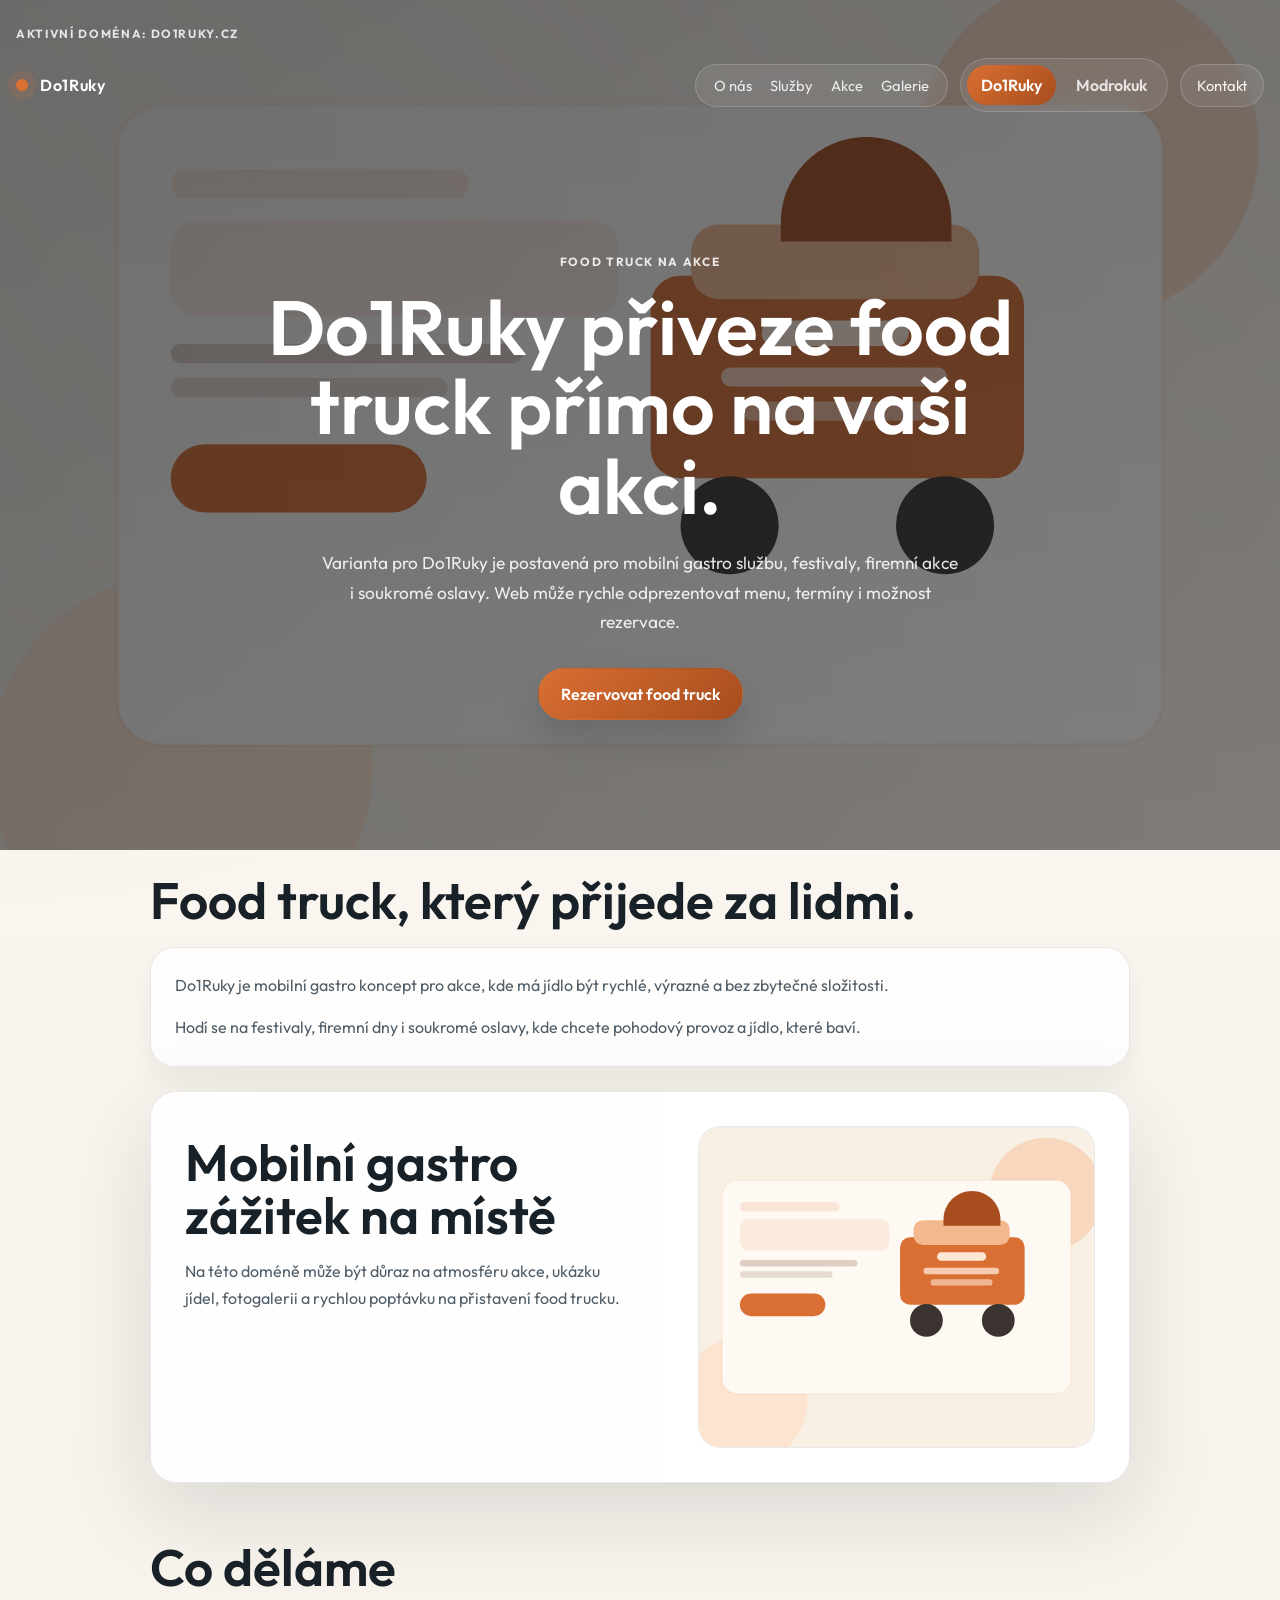
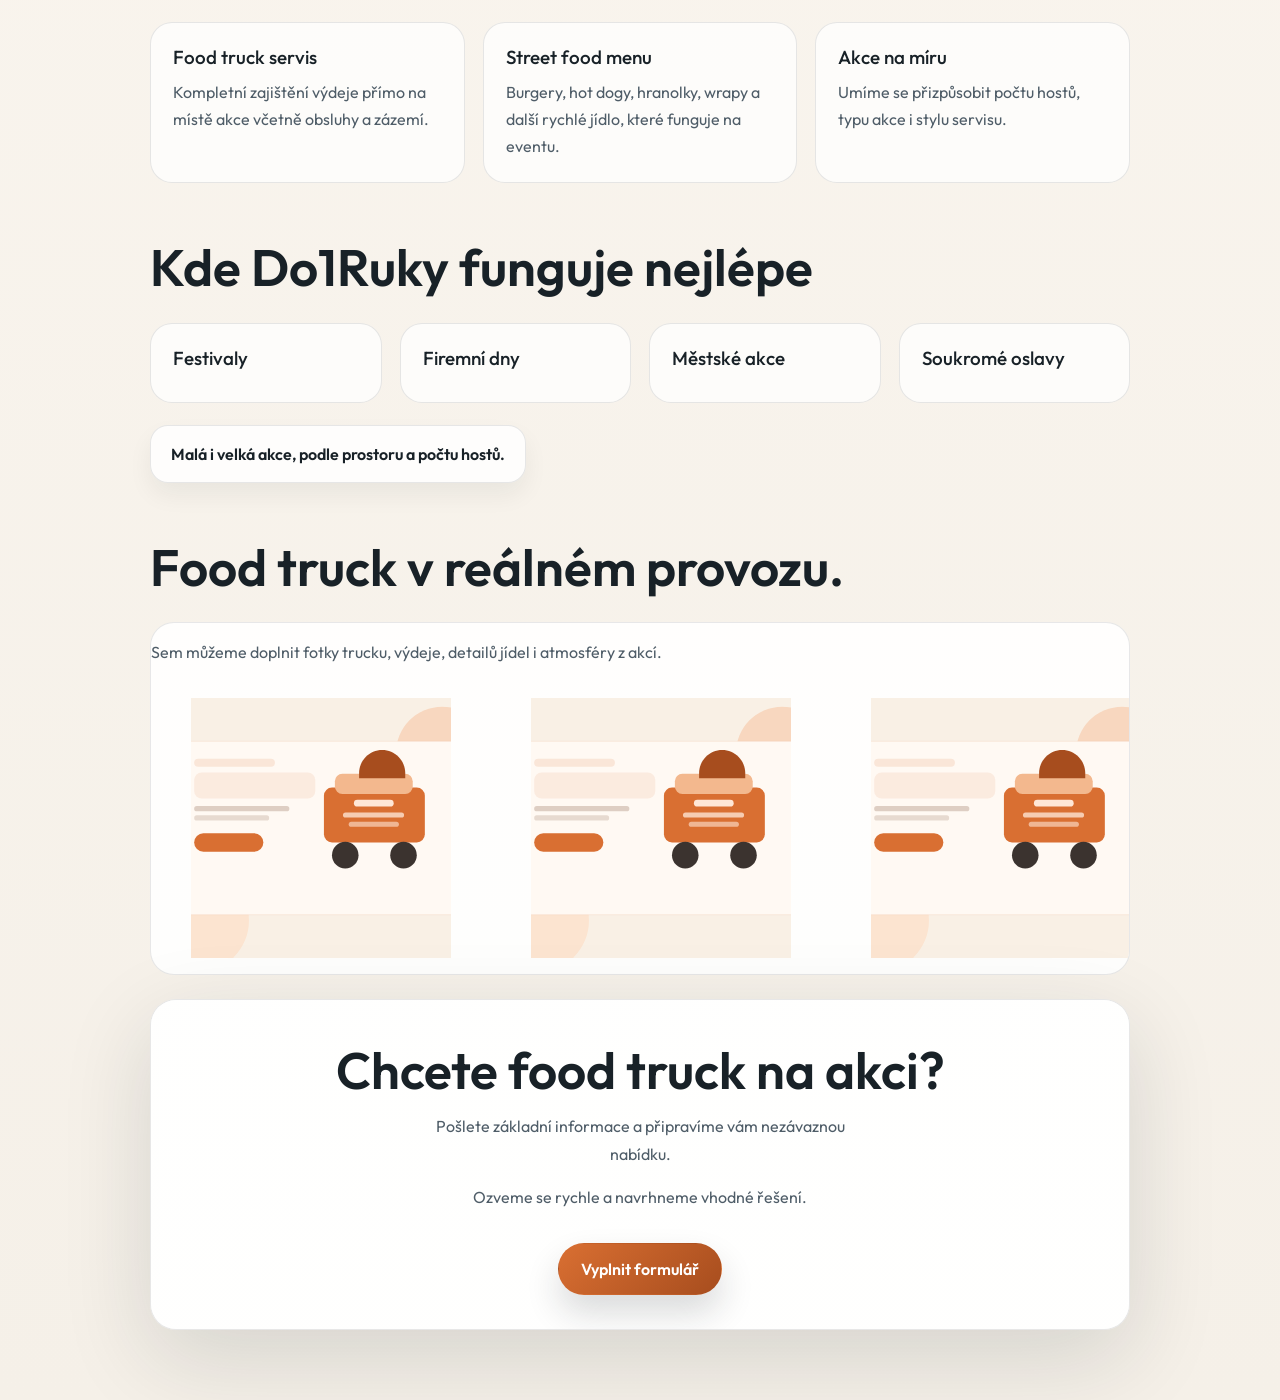
==== commit 6cea2244: "update webu" ====
--- a/index.html
+++ b/index.html
@@ -56,7 +56,6 @@
 
           <div class="hero__actions hero__actions--centered">
             <a class="button button--primary" id="primary-cta" href="#poptavka">Zjistit více</a>
-            <a class="button button--ghost" href="#onas">O nás</a>
           </div>
         </div>
       </div>
@@ -66,7 +65,7 @@
   <main class="content-flow">
     <div class="page-shell page-shell--narrow">
       <section class="section section--intro" id="onas">
-        <h2 class="section__title" id="about-title">Nejsme klasický catering.</h2>
+        <h2 class="section__title" id="about-title">O nás</h2>
         <div class="section__copy section__copy--boxed" id="about-text"></div>
       </section>
 
--- a/styles.css
+++ b/styles.css
@@ -115,7 +115,7 @@
 
 .brand-lockup {
   gap: 12px;
-  font-weight: 700;
+  font-weight: 600;
   letter-spacing: 0.04em;
 }
 
@@ -196,7 +196,7 @@
   background: transparent;
   color: rgba(255, 255, 255, 0.82);
   font: inherit;
-  font-weight: 700;
+  font-weight: 600;
   cursor: pointer;
   transition: background 180ms ease, color 180ms ease, transform 180ms ease;
 }
@@ -254,6 +254,7 @@
   margin-top: 18px;
   font-size: clamp(3rem, 6vw, 5.6rem);
   line-height: 1.04;
+  font-weight: 600;
 }
 
 .hero__text,
@@ -264,9 +265,19 @@
 .inquiry-panel__note,
 .inquiry-panel__items,
 .contact-summary__item p,
-.contact-cta-box__text {
+.contact-cta-box__text,
+.feature-panel__list li {
   line-height: 1.7;
   color: var(--muted);
+}
+
+.feature-panel__list {
+  margin: 18px 0 0;
+  padding-left: 20px;
+}
+
+.feature-panel__list li + li {
+  margin-top: 10px;
 }
 
 .hero__text {
@@ -291,7 +302,7 @@
   padding: 0 22px;
   border-radius: 999px;
   border: 1px solid transparent;
-  font-weight: 700;
+  font-weight: 600;
   transition: transform 180ms ease, background 180ms ease, border-color 180ms ease;
 }
 
@@ -337,6 +348,7 @@
   margin-top: 10px;
   font-size: clamp(2rem, 4vw, 3.4rem);
   line-height: 1.04;
+  font-weight: 600;
 }
 
 .section__copy {
@@ -365,12 +377,16 @@
   max-width: 100%;
   padding: 18px 20px;
   color: var(--text);
-  font-weight: 700;
+  font-weight: 600;
   text-decoration: none;
   border: 1px solid var(--line);
   border-radius: 18px;
   background: rgba(255, 255, 255, 0.82);
   box-shadow: 0 12px 24px rgba(24, 33, 39, 0.06);
+}
+
+.section__footnote:empty {
+  display: none;
 }
 
 .feature-panel {
@@ -491,6 +507,7 @@
 
 .info-card h3 {
   font-size: 1.18rem;
+  font-weight: 500;
 }
 
 .info-card p {
@@ -511,7 +528,7 @@
   align-items: center;
   gap: 0;
   width: max-content;
-  animation: gallery-slide-right 32s linear infinite;
+  animation: gallery-auto-scroll 28s linear infinite;
 }
 
 .gallery-card {
@@ -520,6 +537,7 @@
   border-radius: 0;
   border: 0;
   background: transparent;
+  scroll-snap-align: start;
 }
 
 .gallery-card img {
@@ -529,13 +547,13 @@
   object-fit: cover;
 }
 
-@keyframes gallery-slide-right {
+@keyframes gallery-auto-scroll {
   from {
+    transform: translateX(0);
+  }
+
+  to {
     transform: translateX(-50%);
-  }
-
-  to {
-    transform: translateX(0);
   }
 }
 
@@ -584,7 +602,7 @@
   text-transform: uppercase;
   letter-spacing: 0.12em;
   color: var(--accent-dark);
-  font-weight: 700;
+  font-weight: 600;
 }
 
 .contact-summary__item p,
@@ -628,7 +646,7 @@
 }
 
 .form-field span {
-  font-weight: 700;
+  font-weight: 600;
 }
 
 .form-field input,
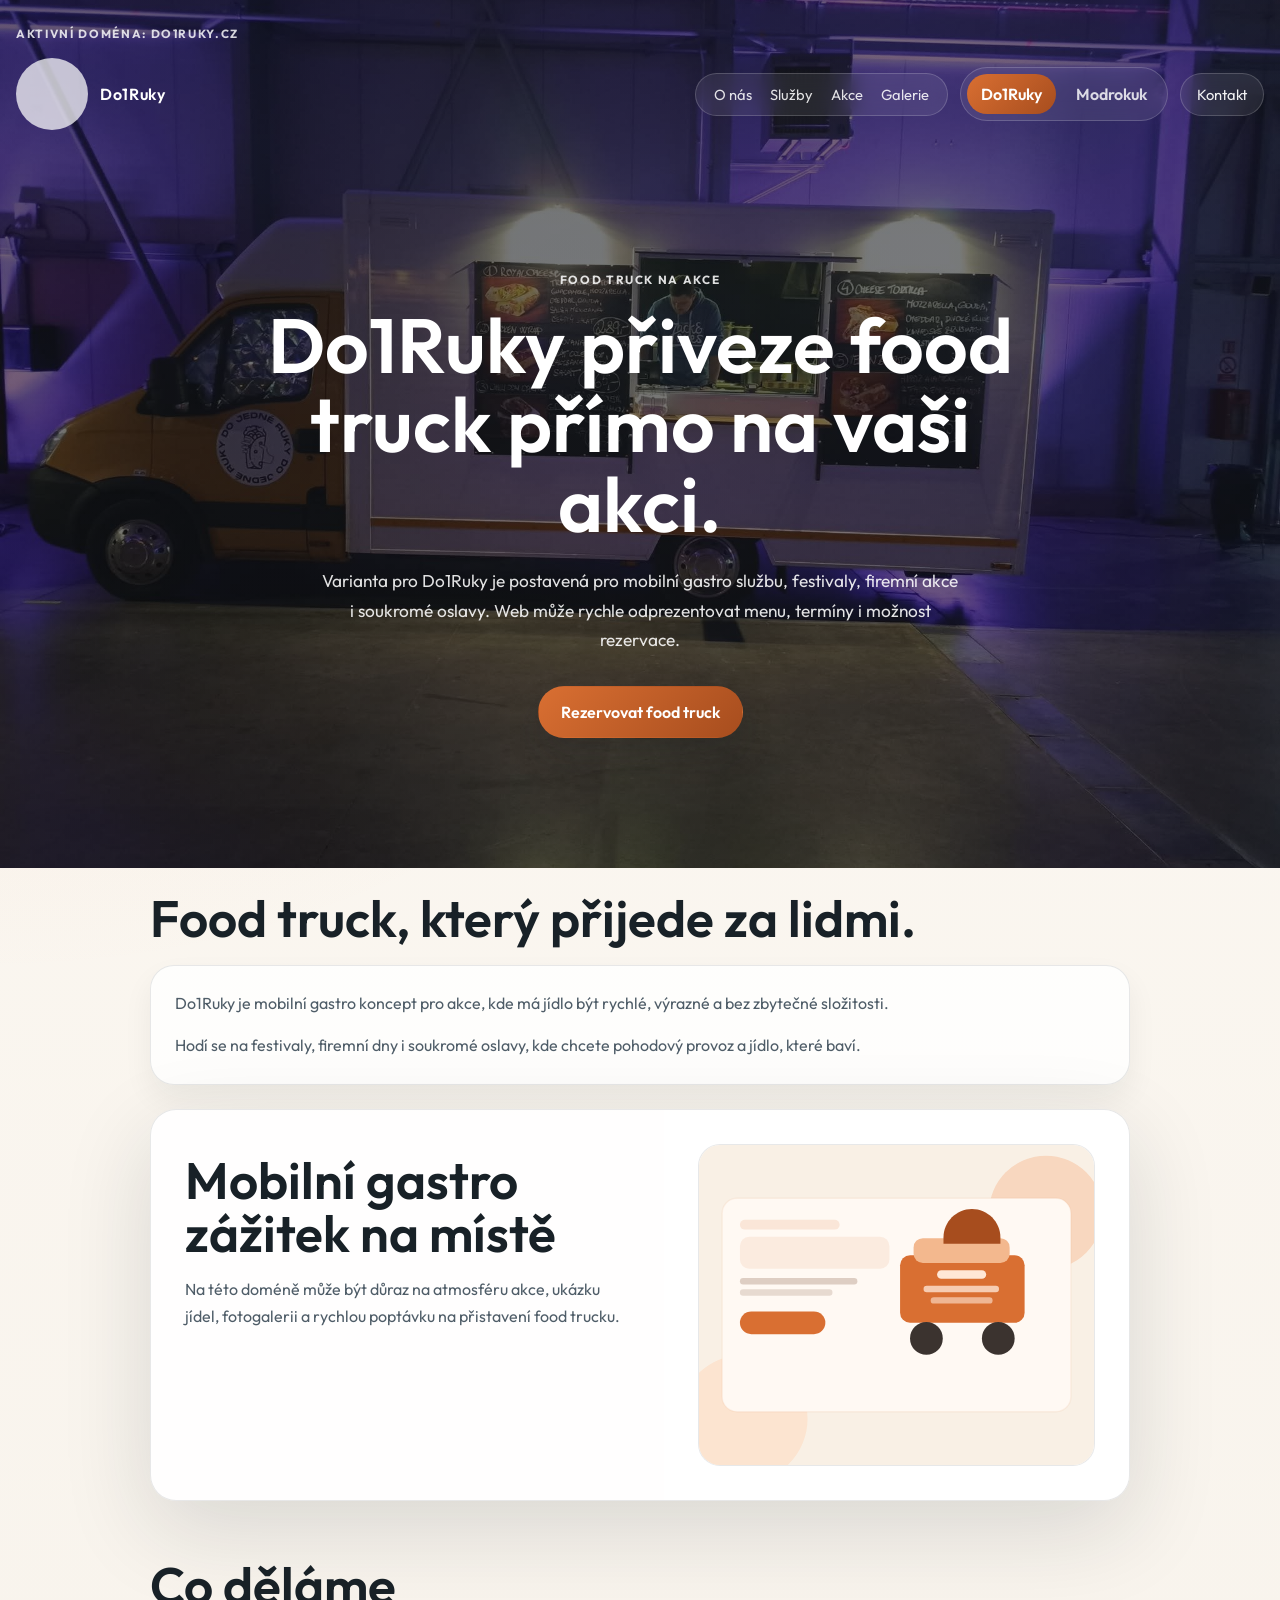
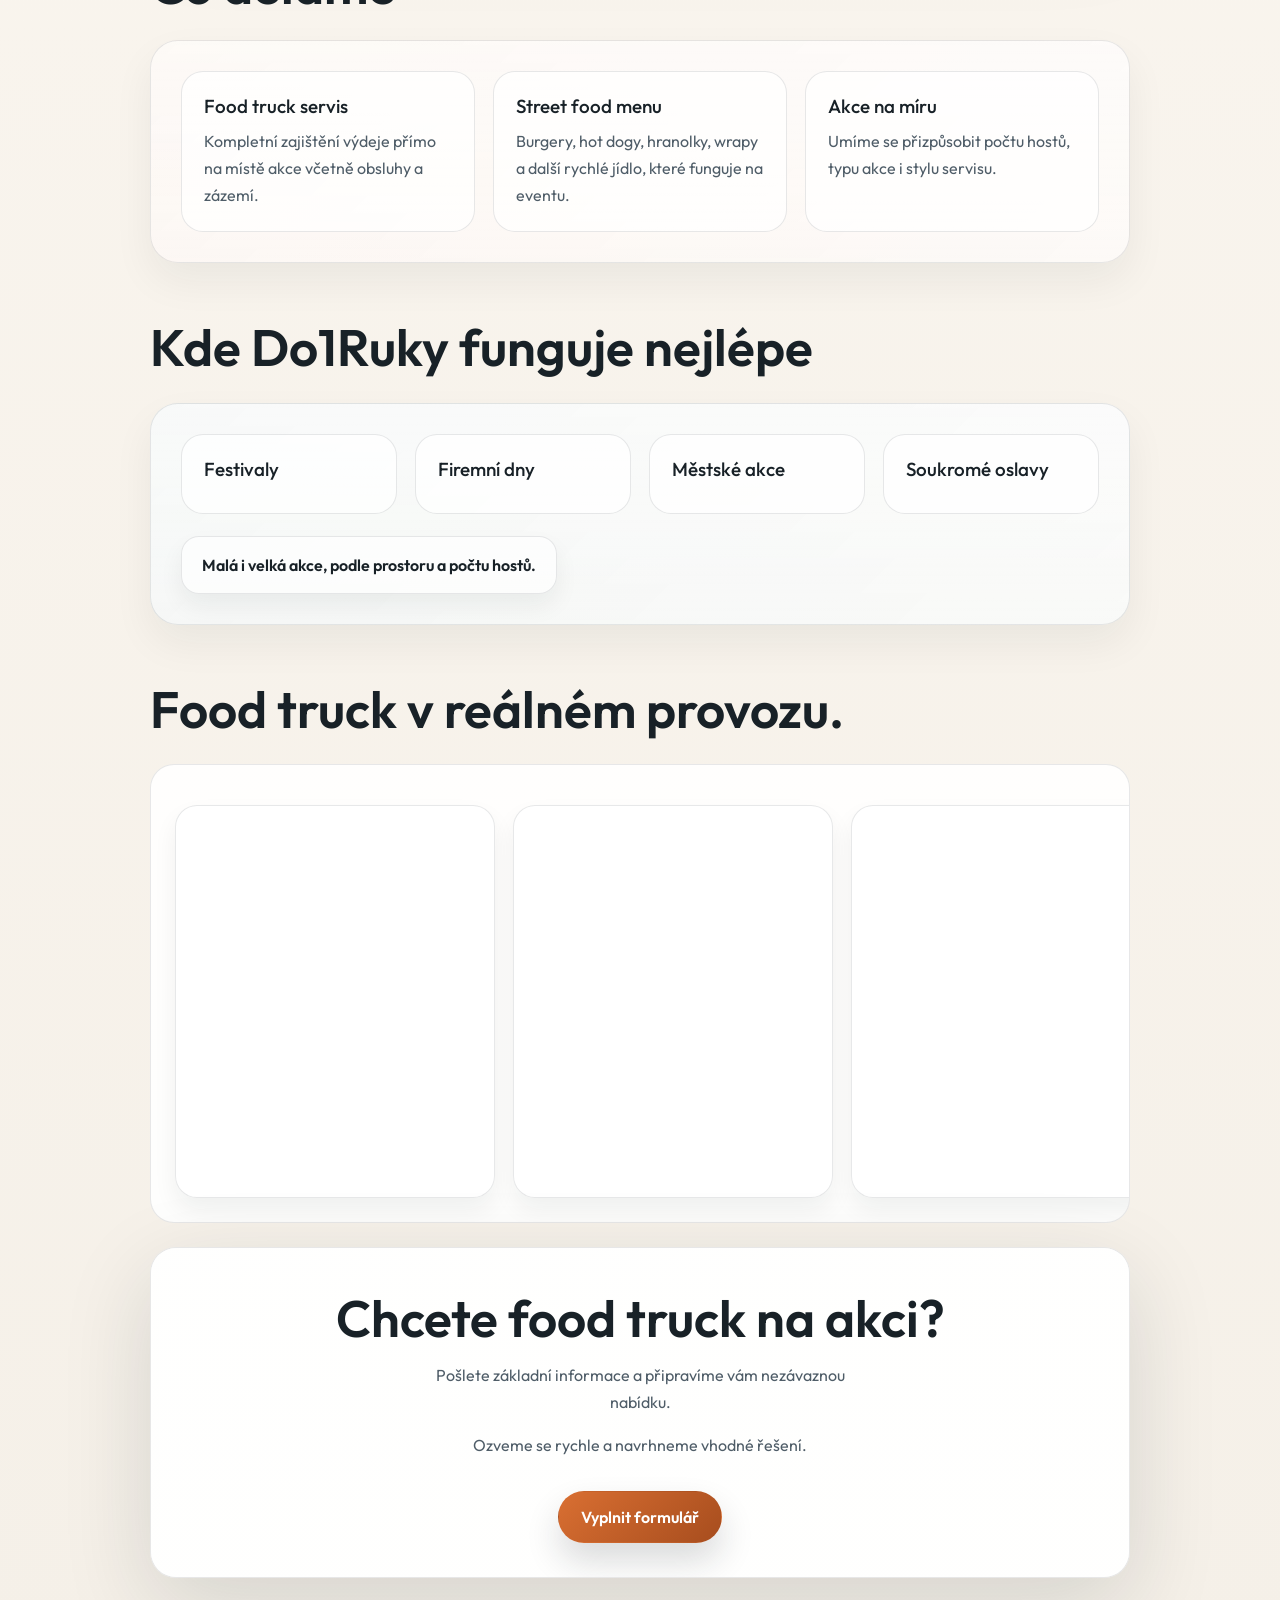
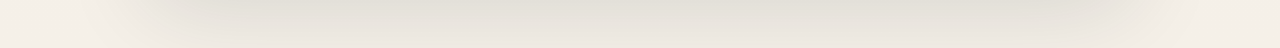
==== commit 7e4d63a1: "update webu" ====
--- a/index.html
+++ b/index.html
@@ -85,13 +85,17 @@
 
       <section class="section" id="sluzby">
         <h2 class="section__title" id="services-title">Služby</h2>
-        <div class="cards" id="services-list"></div>
+        <div class="section__panel section__panel--warm">
+          <div class="cards" id="services-list"></div>
+        </div>
       </section>
 
       <section class="section" id="akce">
         <h2 class="section__title" id="events-title">Akce</h2>
-        <div class="cards cards--compact" id="events-list"></div>
-        <p class="section__footnote" id="events-note"></p>
+        <div class="section__panel section__panel--cool">
+          <div class="cards cards--compact" id="events-list"></div>
+          <p class="section__footnote" id="events-note"></p>
+        </div>
       </section>
 
       <section class="section" id="galerie">
--- a/styles.css
+++ b/styles.css
@@ -129,12 +129,12 @@
 
 .brand-lockup__logo {
   display: none;
-  width: 52px;
-  height: 52px;
+  width: 72px;
+  height: 72px;
   object-fit: contain;
   border-radius: 999px;
   background: rgba(255, 255, 255, 0.72);
-  padding: 6px;
+  padding: 8px;
 }
 
 .brand-lockup.has-logo .brand-lockup__logo {
@@ -355,6 +355,34 @@
   margin-top: 20px;
 }
 
+.section__panel {
+  margin-top: 28px;
+  padding: 30px;
+  border-radius: 28px;
+  border: 1px solid var(--line);
+  box-shadow: 0 18px 42px rgba(24, 33, 39, 0.06);
+}
+
+.section__panel--warm {
+  background:
+    linear-gradient(180deg, rgba(255, 255, 255, 0.82), rgba(255, 255, 255, 0.72)),
+    linear-gradient(135deg, rgba(217, 111, 50, 0.14), rgba(217, 111, 50, 0.06));
+}
+
+.section__panel--cool {
+  background:
+    linear-gradient(180deg, rgba(255, 255, 255, 0.82), rgba(255, 255, 255, 0.72)),
+    linear-gradient(135deg, rgba(14, 111, 138, 0.12), rgba(14, 111, 138, 0.05));
+}
+
+.section__panel .cards {
+  margin-top: 0;
+}
+
+.section__panel .section__footnote {
+  background: rgba(255, 255, 255, 0.66);
+}
+
 .section__copy p {
   margin: 0 0 15px;
 }
@@ -525,26 +553,32 @@
 
 .gallery-grid {
   display: flex;
-  align-items: center;
-  gap: 0;
+  align-items: stretch;
+  gap: 18px;
   width: max-content;
+  padding: 24px;
   animation: gallery-auto-scroll 28s linear infinite;
 }
 
 .gallery-card {
-  flex: 0 0 auto;
+  flex: 0 0 320px;
   overflow: hidden;
-  border-radius: 0;
-  border: 0;
-  background: transparent;
-  scroll-snap-align: start;
+  margin: 0;
+  padding: 12px;
+  border-radius: 22px;
+  border: 1px solid var(--line);
+  background: rgba(255, 255, 255, 0.72);
+  box-shadow: 0 12px 24px rgba(24, 33, 39, 0.06);
 }
 
 .gallery-card img {
   display: block;
-  width: 260px;
-  height: 260px;
-  object-fit: cover;
+  width: 100%;
+  height: auto;
+  aspect-ratio: 4 / 5;
+  object-fit: contain;
+  border-radius: 16px;
+  background: #fff;
 }
 
 @keyframes gallery-auto-scroll {
@@ -553,7 +587,7 @@
   }
 
   to {
-    transform: translateX(-50%);
+    transform: translateX(calc(-50% - 9px));
   }
 }
 
@@ -776,8 +810,8 @@
   }
 
   .brand-lockup__logo {
-    width: 42px;
-    height: 42px;
+    width: 58px;
+    height: 58px;
   }
 
   .brand-lockup {
@@ -840,6 +874,10 @@
     padding-top: 18px;
   }
 
+  .section__panel {
+    padding: 24px;
+  }
+
   .section__title {
     font-size: clamp(1.7rem, 8vw, 2.4rem);
   }
@@ -854,8 +892,11 @@
   }
 
   .gallery-card img {
-    width: 180px;
-    height: 180px;
+    aspect-ratio: 4 / 5;
+  }
+
+  .gallery-card {
+    flex-basis: 240px;
   }
 
 
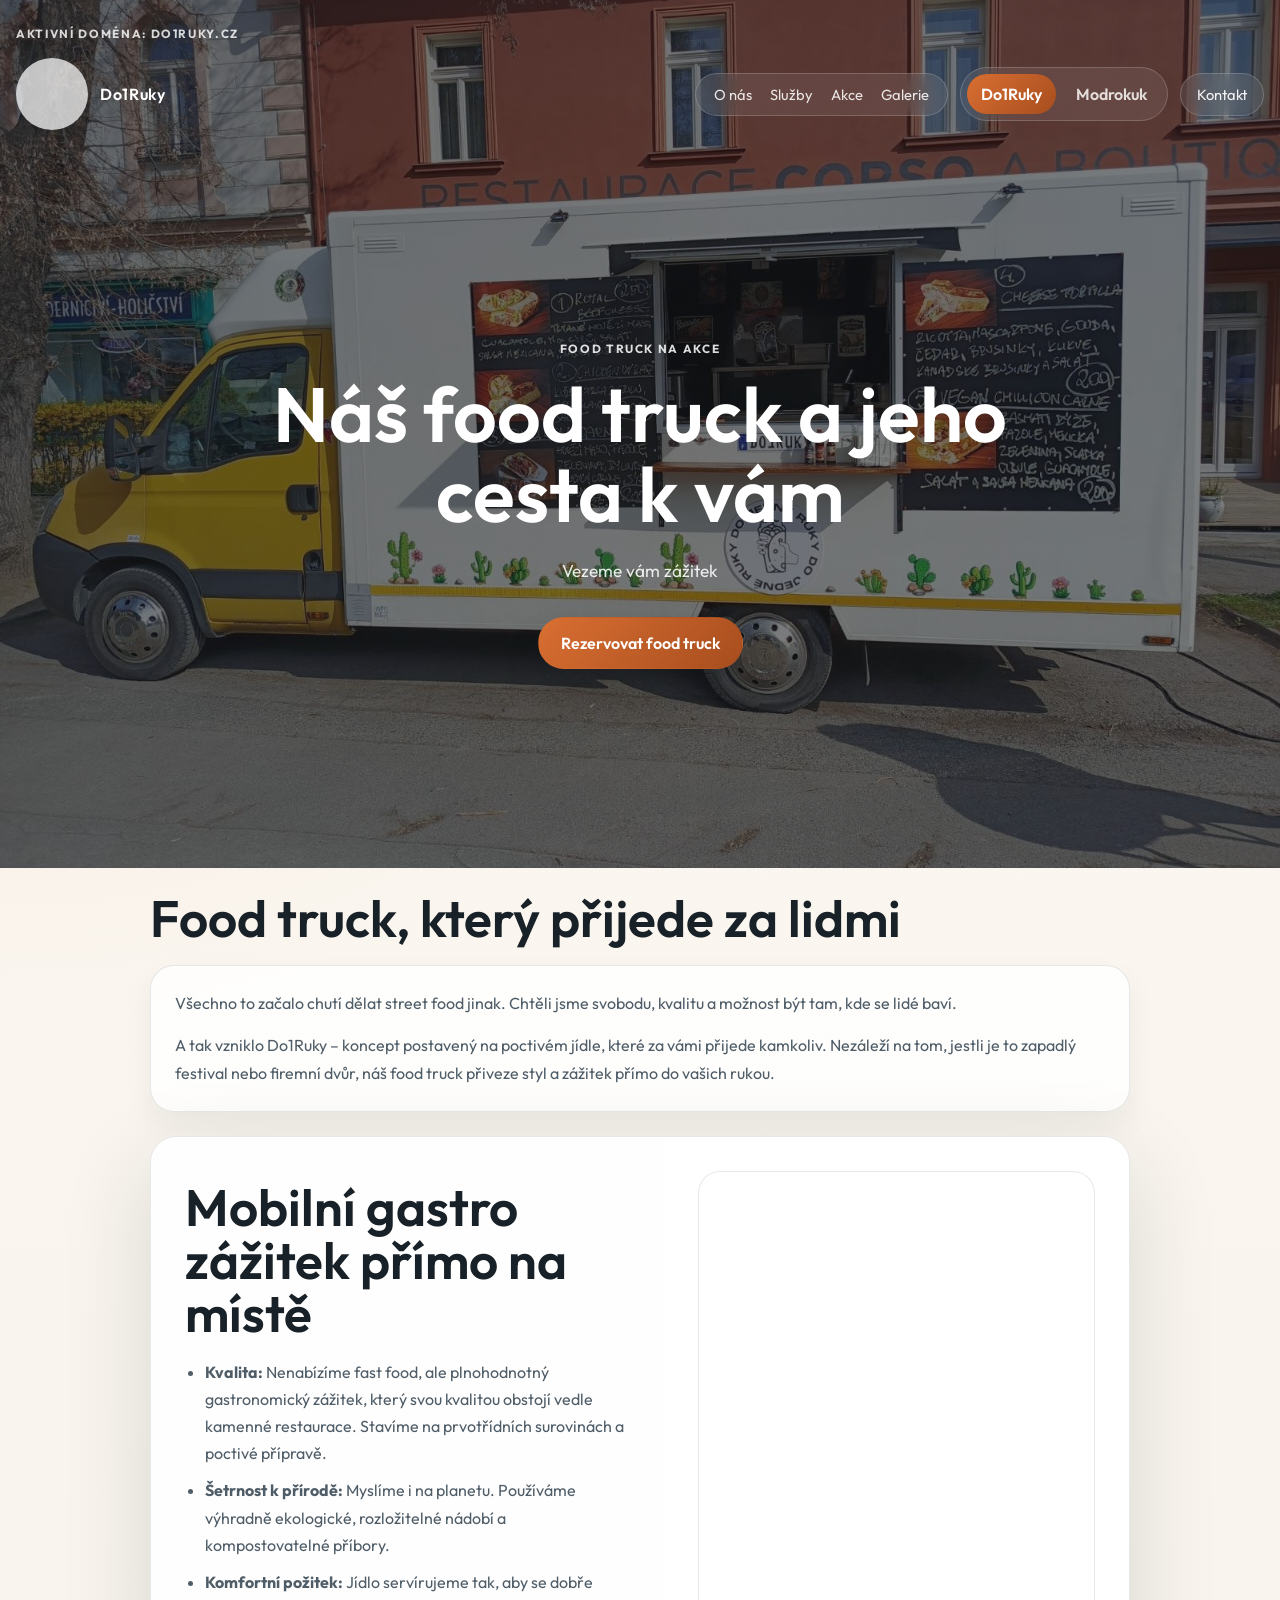
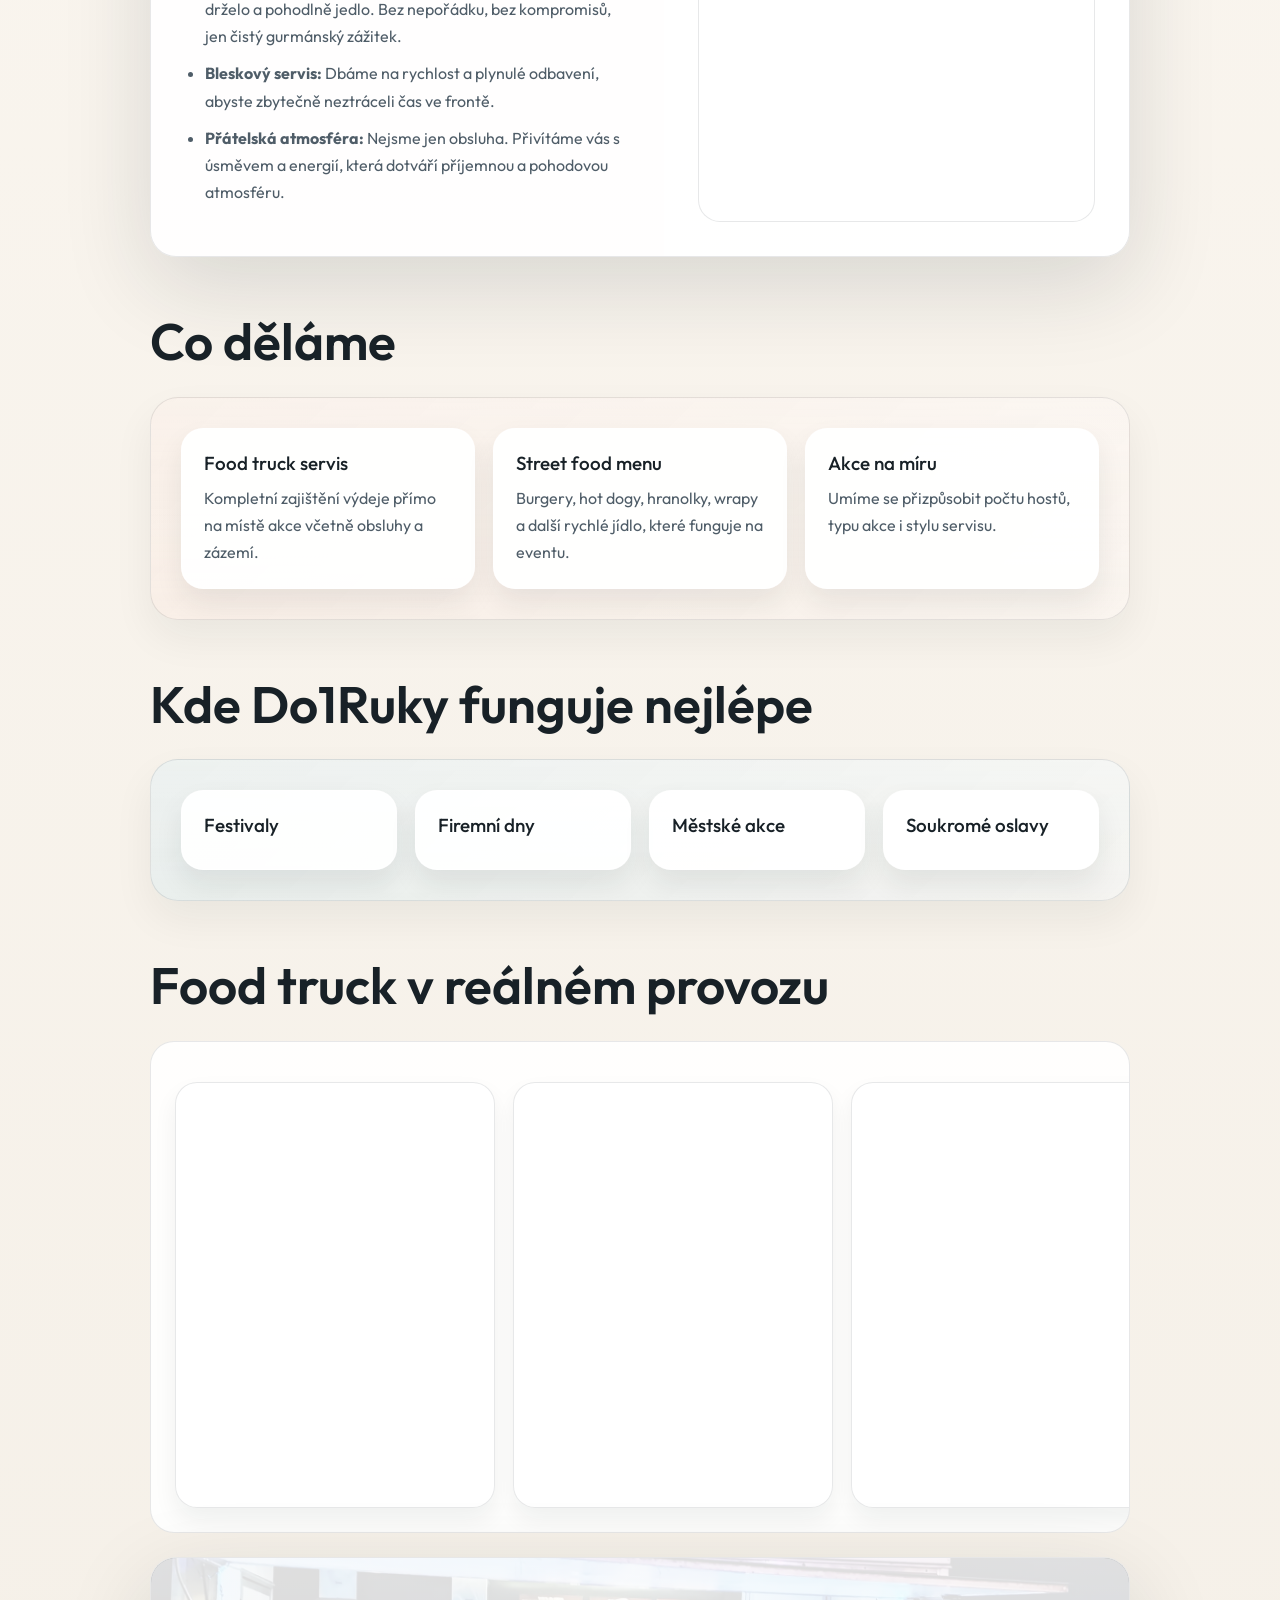
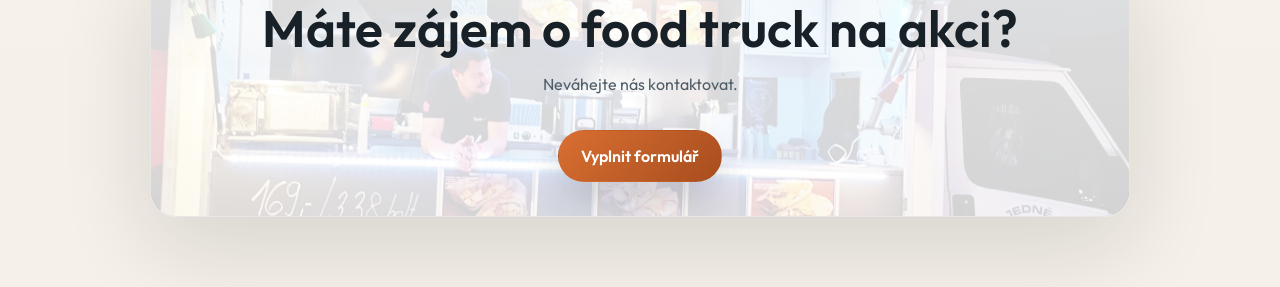
==== commit 97ce3ca1: "update webu" ====
--- a/index.html
+++ b/index.html
@@ -85,14 +85,14 @@
 
       <section class="section" id="sluzby">
         <h2 class="section__title" id="services-title">Služby</h2>
-        <div class="section__panel section__panel--warm">
+        <div class="section__panel section__panel--warm section__panel--photo" id="services-panel">
           <div class="cards" id="services-list"></div>
         </div>
       </section>
 
       <section class="section" id="akce">
         <h2 class="section__title" id="events-title">Akce</h2>
-        <div class="section__panel section__panel--cool">
+        <div class="section__panel section__panel--cool section__panel--photo" id="events-panel">
           <div class="cards cards--compact" id="events-list"></div>
           <p class="section__footnote" id="events-note"></p>
         </div>
--- a/styles.css
+++ b/styles.css
@@ -356,11 +356,13 @@
 }
 
 .section__panel {
+  position: relative;
   margin-top: 28px;
   padding: 30px;
   border-radius: 28px;
   border: 1px solid var(--line);
   box-shadow: 0 18px 42px rgba(24, 33, 39, 0.06);
+  overflow: hidden;
 }
 
 .section__panel--warm {
@@ -373,6 +375,41 @@
   background:
     linear-gradient(180deg, rgba(255, 255, 255, 0.82), rgba(255, 255, 255, 0.72)),
     linear-gradient(135deg, rgba(14, 111, 138, 0.12), rgba(14, 111, 138, 0.05));
+}
+
+.section__panel--photo.section__panel--warm {
+  background:
+    linear-gradient(180deg, rgba(255, 255, 255, 0.56), rgba(255, 255, 255, 0.44)),
+    linear-gradient(135deg, rgba(217, 111, 50, 0.14), rgba(217, 111, 50, 0.05)),
+    var(--panel-bg-image, none);
+  background-size: auto, auto, cover;
+  background-position: center, center, center;
+}
+
+.section__panel--photo.section__panel--cool {
+  background:
+    linear-gradient(180deg, rgba(255, 255, 255, 0.56), rgba(255, 255, 255, 0.44)),
+    linear-gradient(135deg, rgba(14, 111, 138, 0.14), rgba(14, 111, 138, 0.05)),
+    var(--panel-bg-image, none);
+  background-size: auto, auto, cover;
+  background-position: center, center, center;
+}
+
+#events-panel .info-card {
+  background: rgba(255, 255, 255, 0.94);
+  border-color: rgba(255, 255, 255, 0.96);
+  box-shadow: 0 14px 28px rgba(24, 33, 39, 0.08);
+}
+
+#services-panel .info-card {
+  background: rgba(255, 255, 255, 0.94);
+  border-color: rgba(255, 255, 255, 0.96);
+  box-shadow: 0 14px 28px rgba(24, 33, 39, 0.08);
+}
+
+.section__panel--photo > * {
+  position: relative;
+  z-index: 1;
 }
 
 .section__panel .cards {
@@ -544,11 +581,15 @@
 
 .gallery-panel {
   margin-top: 28px;
-  padding: 0;
+  padding: 24px 0;
   border: 1px solid var(--line);
   border-radius: 24px;
   background: var(--surface-strong);
   overflow: hidden;
+}
+
+.gallery-panel__text {
+  padding: 0 24px;
 }
 
 .gallery-grid {
@@ -556,8 +597,10 @@
   align-items: stretch;
   gap: 18px;
   width: max-content;
-  padding: 24px;
+  padding: 0 24px;
   animation: gallery-auto-scroll 28s linear infinite;
+  will-change: transform;
+  --gallery-track-width: 0px;
 }
 
 .gallery-card {
@@ -574,9 +617,10 @@
 .gallery-card img {
   display: block;
   width: 100%;
-  height: auto;
+  height: 400px;
   aspect-ratio: 4 / 5;
-  object-fit: contain;
+  object-fit: cover;
+  object-position: center;
   border-radius: 16px;
   background: #fff;
 }
@@ -587,7 +631,7 @@
   }
 
   to {
-    transform: translateX(calc(-50% - 9px));
+    transform: translateX(calc(-1 * var(--gallery-track-width)));
   }
 }
 
@@ -761,6 +805,24 @@
     padding: 24px;
   }
 
+  .feature-panel__visual {
+    min-height: 320px;
+  }
+
+  .feature-panel__preview {
+    min-height: 320px;
+    object-position: center;
+  }
+
+  .feature-panel--cta::before {
+    background-position: center;
+    opacity: 0.38;
+  }
+
+  .feature-panel--cta::after {
+    background: linear-gradient(180deg, rgba(255, 255, 255, 0.82), rgba(255, 255, 255, 0.72));
+  }
+
   .hero__copy h1,
   .contact-hero__title {
     font-size: clamp(2.6rem, 9vw, 4.2rem);
@@ -779,12 +841,17 @@
 
   .hero,
   .hero__stage {
-    min-height: 560px;
+    min-height: 480px;
   }
 
   .hero--contact,
   .hero__stage--contact {
     min-height: 420px;
+  }
+
+  .hero__image--bg {
+    object-fit: cover;
+    object-position: center 28%;
   }
 
   .hero__badge {
@@ -820,7 +887,7 @@
 
   .hero__copy--centered {
     width: 100%;
-    padding: 10px 0 26px;
+    padding: 10px 0 22px;
   }
 
   .hero__copy h1,
@@ -865,6 +932,18 @@
     padding: 18px;
   }
 
+  .gallery-panel {
+    padding: 18px 0;
+  }
+
+  .gallery-panel__text {
+    padding: 0 18px;
+  }
+
+  .feature-panel__visual {
+    min-height: 260px;
+  }
+
   .section,
   .feature-panel {
     margin-top: 18px;
@@ -888,10 +967,22 @@
   }
 
   .feature-panel__preview {
-    min-height: 220px;
+    min-height: 260px;
+    border-radius: 18px;
+    object-position: center;
+  }
+
+  .feature-panel--cta::before {
+    background-position: center;
+    opacity: 0.32;
+  }
+
+  .feature-panel--cta::after {
+    background: linear-gradient(180deg, rgba(255, 255, 255, 0.88), rgba(255, 255, 255, 0.76));
   }
 
   .gallery-card img {
+    height: 300px;
     aspect-ratio: 4 / 5;
   }
 
@@ -899,6 +990,10 @@
     flex-basis: 240px;
   }
 
+  .gallery-grid {
+    padding: 0 18px;
+    animation-duration: 42s;
+  }
 
   .section__footnote {
     width: 100%;
